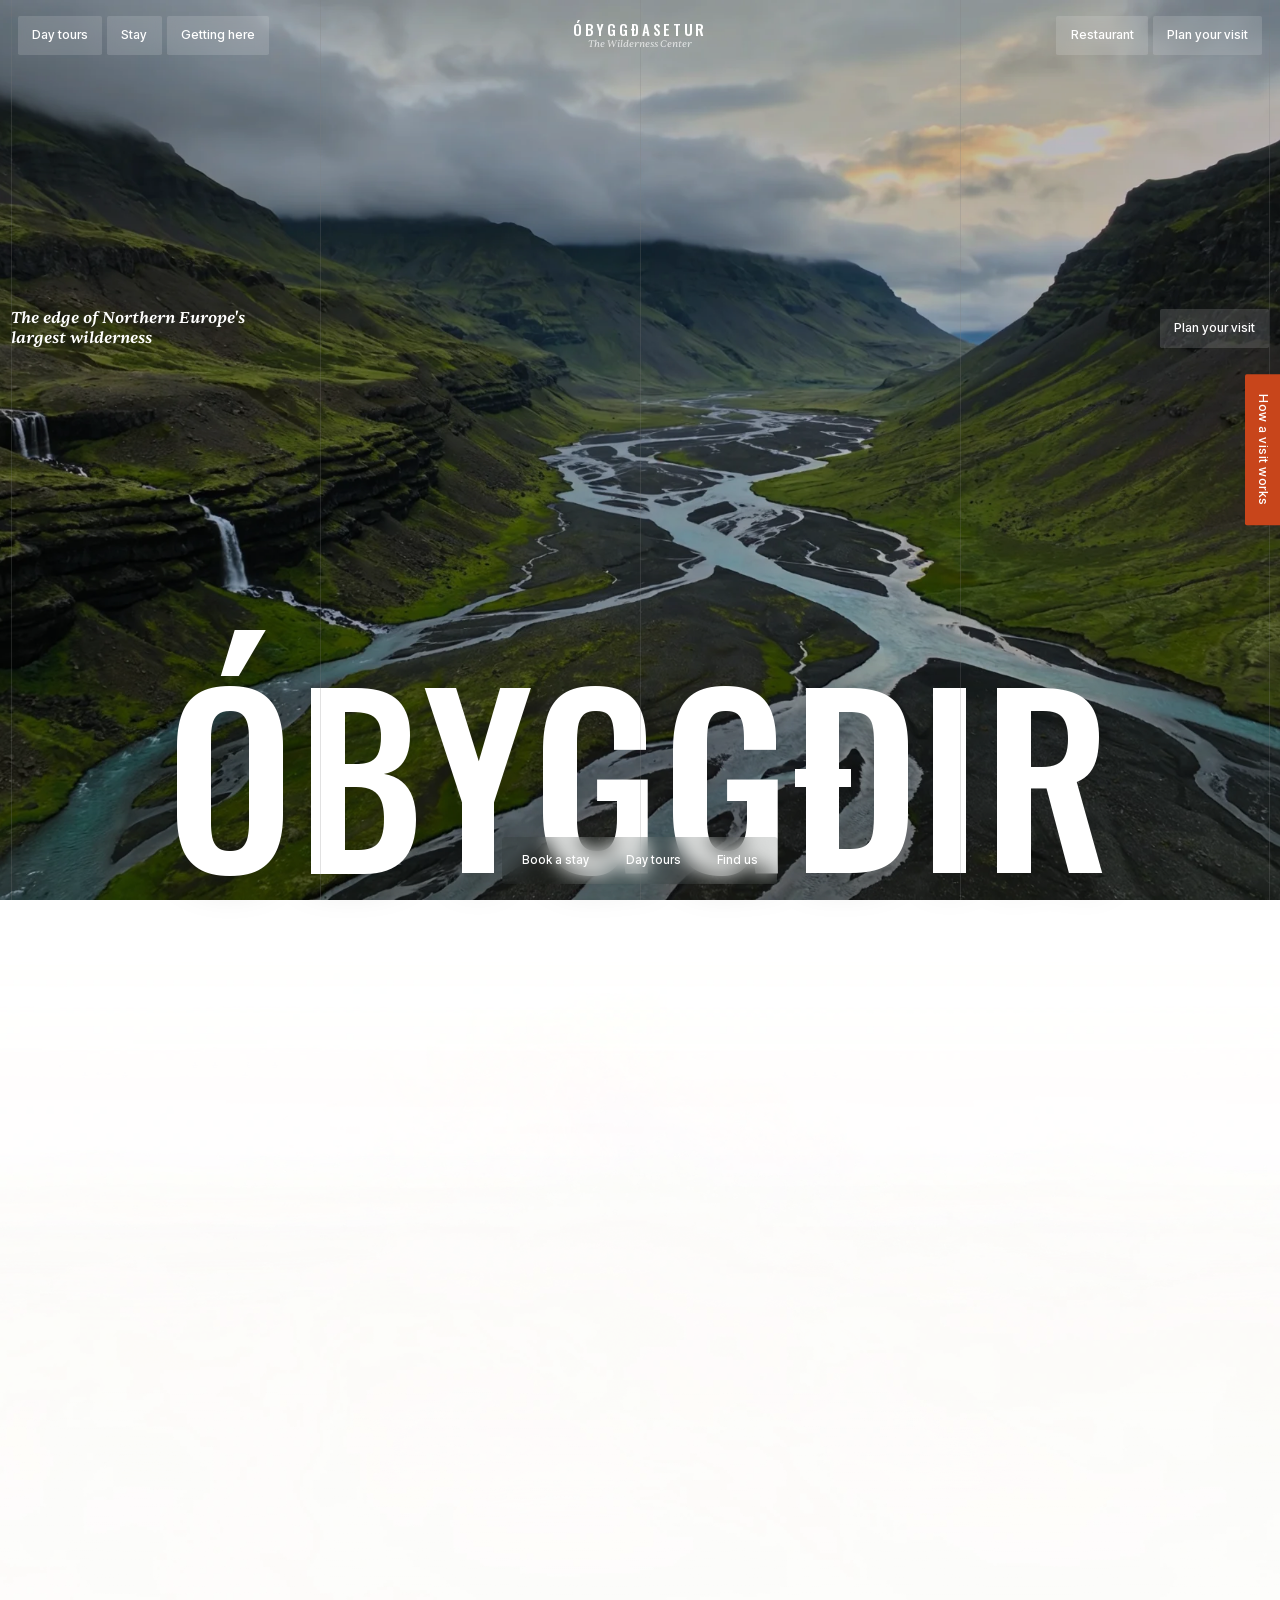
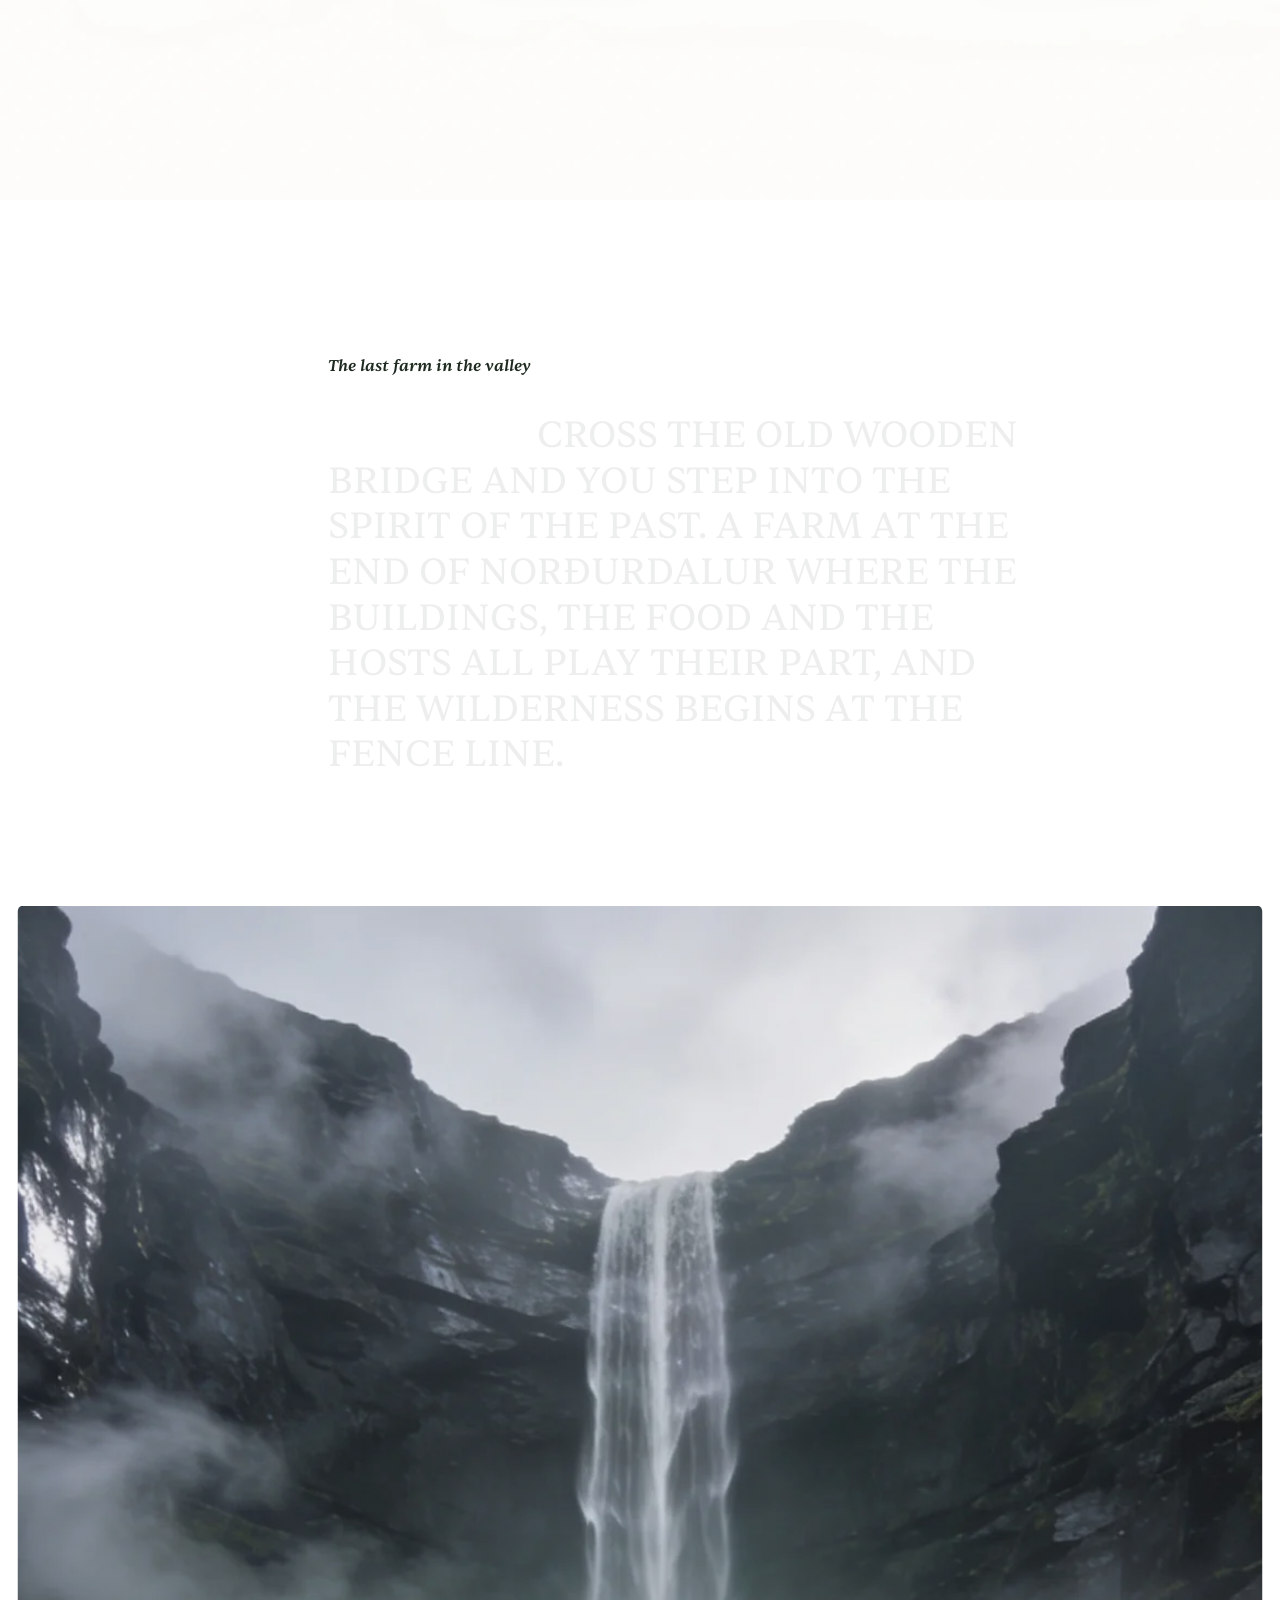
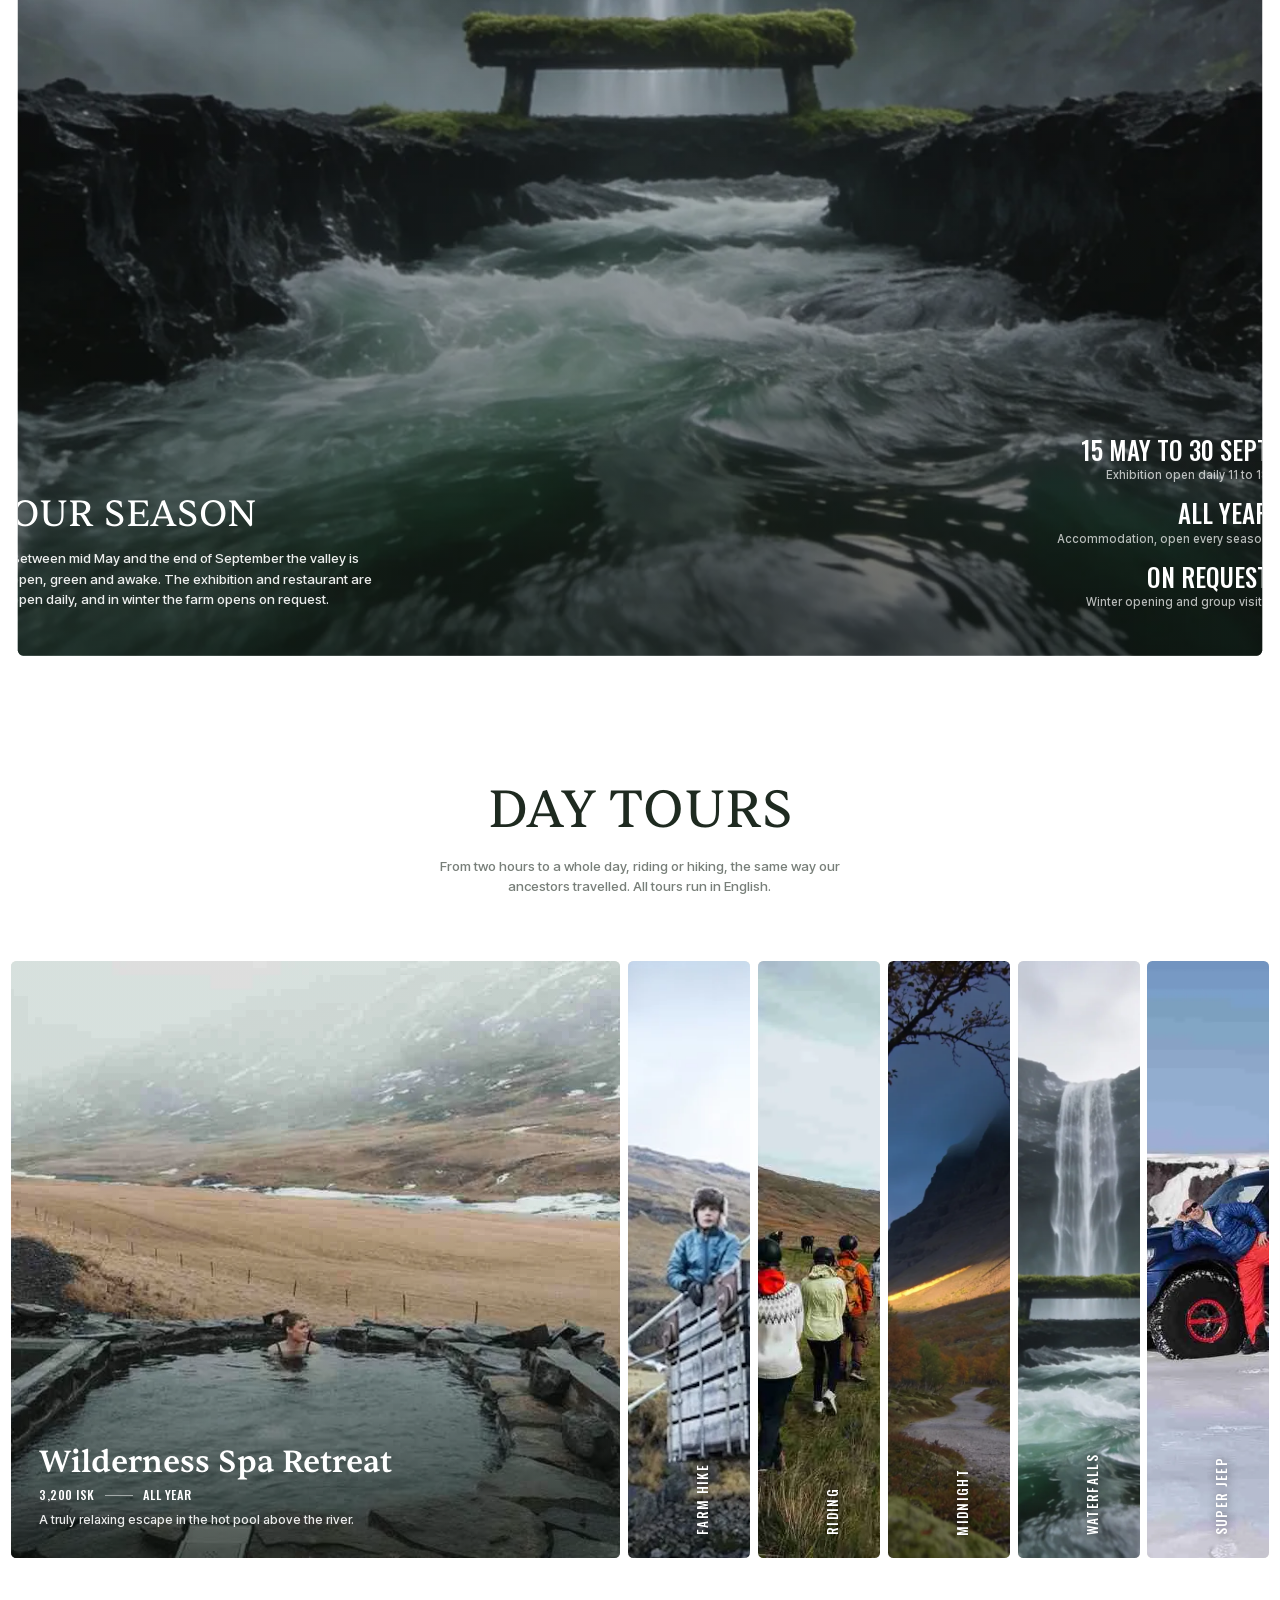
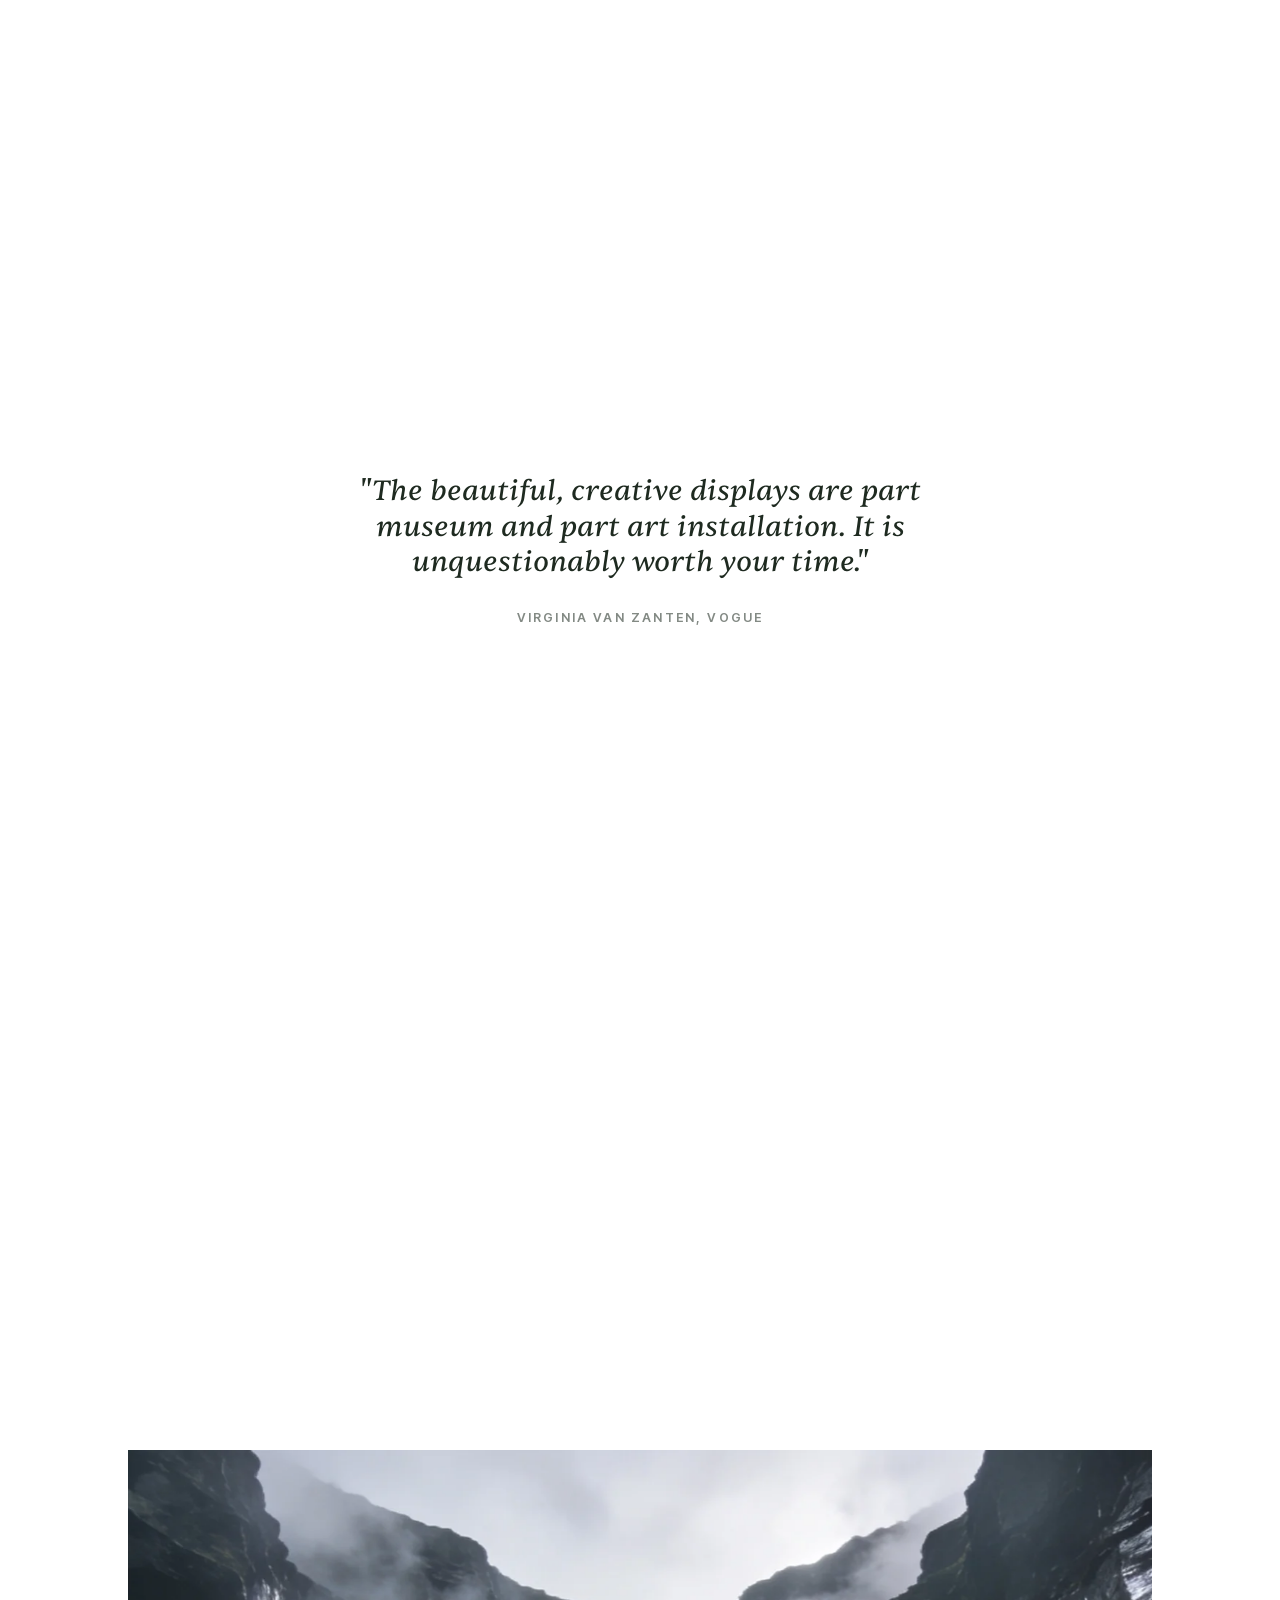
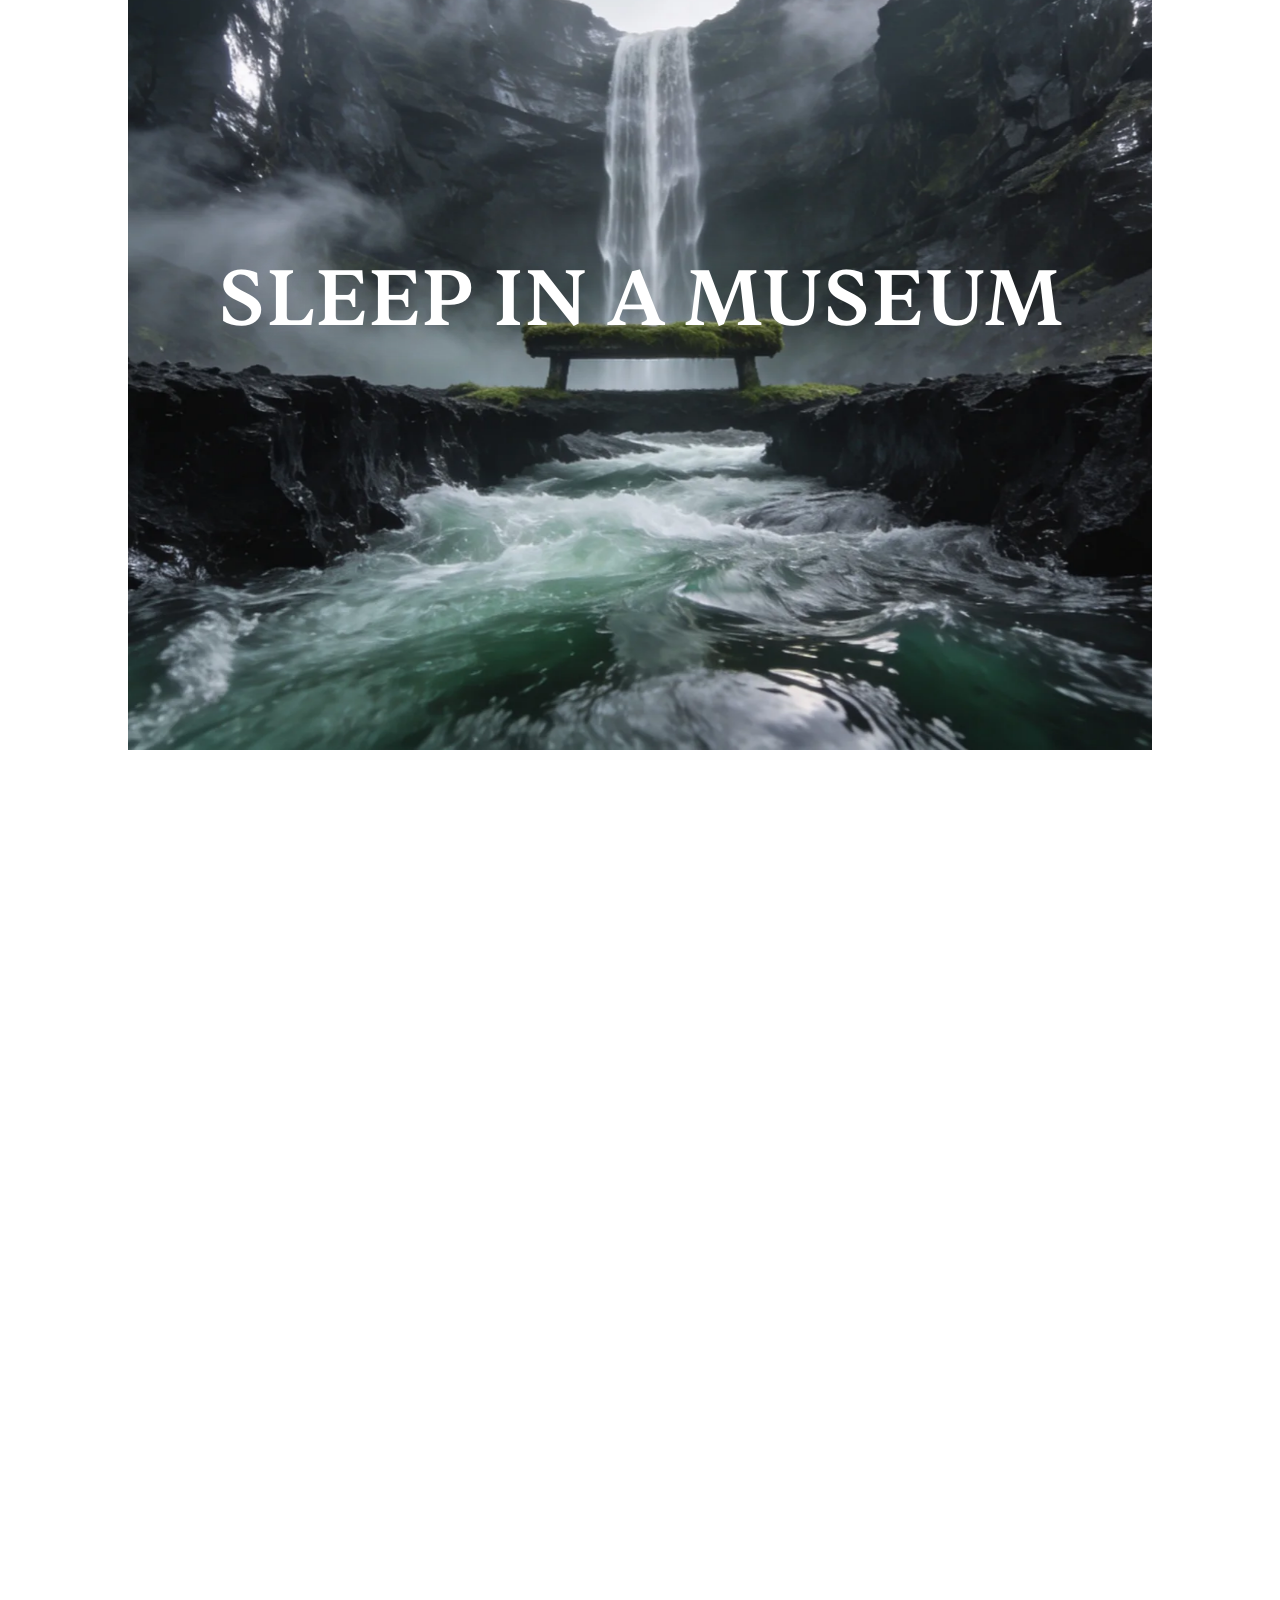
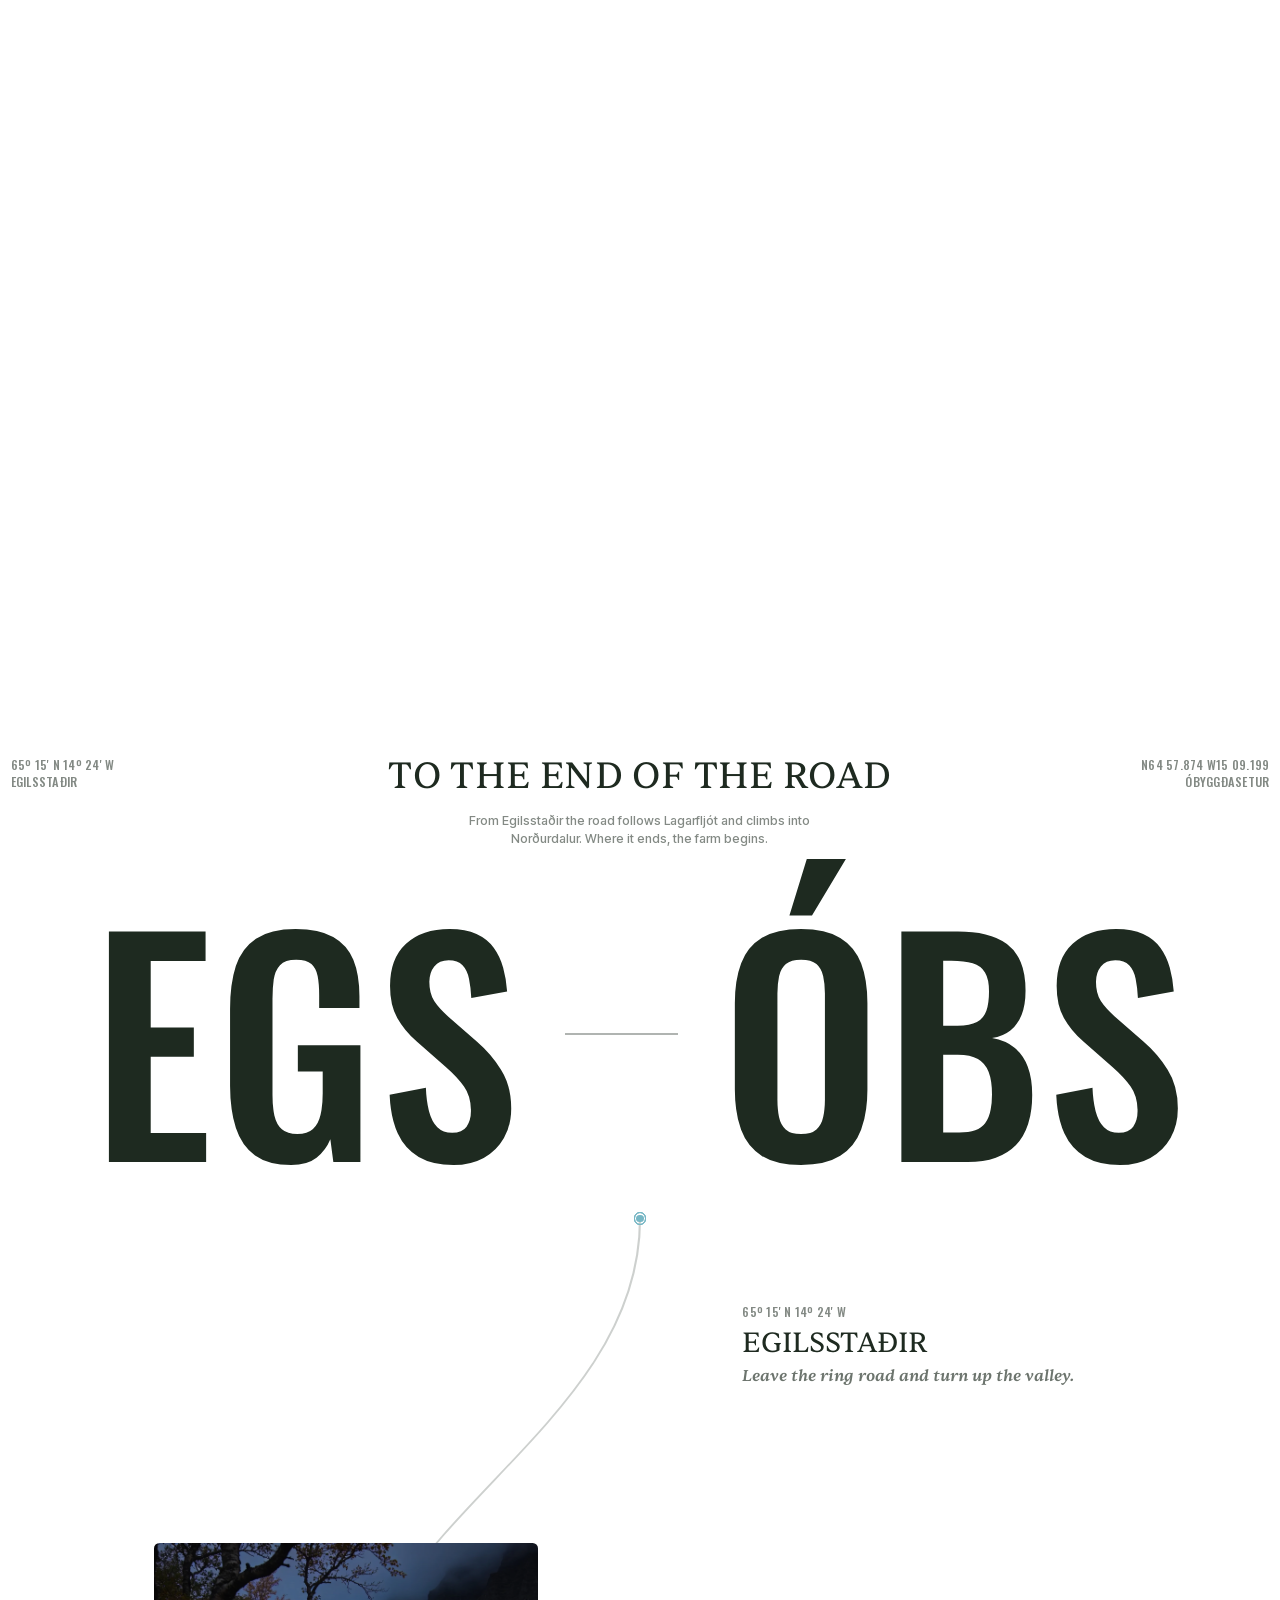
==== index.html @ 07b3e94b "Deploy 12d4812 (noindex preview)" ====
<!doctype html>
<html lang="en">
<head>
<meta charset="utf-8">
<meta name="viewport" content="width=device-width, initial-scale=1, viewport-fit=cover">
<title>Óbyggðasetur Íslands · The Wilderness Center, Fljótsdalur</title>
<meta name="description" content="The Wilderness Center is an authentic hideaway at the edge of Northern Europe's largest wilderness. Day tours, unique accommodation, exhibition and local food in Norðurdalur, Fljótsdalur, East Iceland.">
<meta name="robots" content="noindex, nofollow">
<meta name="theme-color" content="#FFFFFF" id="themeColor">
<meta name="color-scheme" content="light">
<!-- relative hrefs + a raster twin: a project site lives under /repo-name/, and
     Safari ignores SVG favicons, so either mistake shows the origin root's icon -->
<link rel="icon" type="image/png" sizes="32x32" href="assets/img/favicon-32.png">
<link rel="icon" type="image/png" sizes="180x180" href="assets/img/favicon-180.png">
<link rel="apple-touch-icon" href="assets/img/favicon-180.png">
<link rel="preload" href="assets/fonts/Oswald-vf-latin.woff2" as="font" type="font/woff2" crossorigin>
<link rel="preload" href="assets/fonts/Sentient-Regular.woff2" as="font" type="font/woff2" crossorigin>
<link rel="preload" href="assets/fonts/InterTight-vf-latin.woff2" as="font" type="font/woff2" crossorigin>
<link rel="preload" as="image" href="assets/img/plate-hero.webp" fetchpriority="high"
  imagesrcset="assets/img/plate-hero-sm.webp 1100w, assets/img/plate-hero.webp 2200w" imagesizes="100vw">
<link rel="stylesheet" href="styles.css">
</head>
<body data-nav-theme="light">

<!-- fixed grid overlay (reference device: difference-blend hairlines) -->
<div class="grid-overlay" aria-hidden="true">
  <div class="go-line go-l1"></div><div class="go-line go-l2"></div>
  <div class="go-line go-l3"></div><div class="go-line go-l4"></div><div class="go-line go-l5"></div>
</div>

<!-- intro wipe (single-page reuse of the reference's page-enter) -->
<div class="intro-wipe" id="introWipe" aria-hidden="true"></div>

<nav id="nav" aria-label="Main">
  <div class="nav-contain">
    <ul class="nav-ul nav-left">
      <li><a class="btn nav-btn" href="#tours">Day tours</a></li>
      <li><a class="btn nav-btn" href="#stay">Stay</a></li>
      <li><a class="btn nav-btn" href="#journey">Getting here</a></li>
    </ul>
    <a class="nav-logo" href="#top" aria-label="Óbyggðasetur Íslands, back to top">
      <span class="nav-logo_mark">ÓBYGGÐASETUR</span>
      <span class="nav-logo_sub">The Wilderness Center</span>
    </a>
    <ul class="nav-ul nav-right">
      <li><a class="btn nav-btn" href="#food">Restaurant</a></li>
      <li><a class="btn nav-btn is-cta" href="#contact">Plan your visit</a></li>
    </ul>
  </div>
</nav>

<div class="cta-nav_wrap" id="ctaNav" aria-hidden="false">
  <div class="cta-nav">
    <a class="cta-nav_item" href="#stay">Book a stay</a>
    <a class="cta-nav_item" href="#tours">Day tours</a>
    <a class="cta-nav_item" href="#journey">Find us</a>
  </div>
</div>

<main class="page-content" id="top">

  <!-- ============ 0 · HERO ============ -->
  <div class="hero" id="hero" data-nav-section data-nav-theme-val="light">
    <div class="hero_wrapper" id="heroWrapper">
      <div class="hero_bg">
        <img src="assets/img/plate-hero.webp"
          srcset="assets/img/plate-hero-sm.webp 1100w, assets/img/plate-hero.webp 2200w"
          sizes="100vw" alt="The glacial river braiding through Norðurdalur valley, East Iceland highlands" fetchpriority="high">
        <!-- scrubbed 0 -> 1 as the fog arrives, so the photo dissolves into paper
             and its own bottom edge never reads as a seam. Pristine at rest. -->
        <div class="hero_bg-fade" id="heroBgFade"></div>
      </div>
      <div class="hero_overlay"></div>
      <div class="hero_content" id="heroContent" data-reveal>
        <div class="hero_contain top container-large" data-hero-drift>
          <p class="t-title-italic hero_kicker">The edge of Northern Europe's<br>largest wilderness</p>
          <a class="btn hero_plan" href="#contact" data-cursor-text="Plan your visit">Plan your visit</a>
        </div>
        <div class="hero_title-contain" id="heroTitleWrap" data-hero-drift>
          <h1 class="hero_title" id="heroTitle">Óbyggðir</h1>
        </div>
      </div>
      <!-- fog: real alpha-channel cloud plates, transparent wisp at the top edge,
           solid bank at the base, two speeds for depth -->
      <div class="clouds-overlay_wrap clouds--far" data-scroll-speed="-10%" aria-hidden="true">
        <img src="assets/img/fog-far.webp" alt="" loading="eager" decoding="async">
      </div>
      <div class="clouds-overlay_wrap clouds--mid" data-scroll-speed="-42%" aria-hidden="true">
        <img src="assets/img/fog-veil.webp" alt="" loading="eager" decoding="async">
      </div>
      <div class="clouds-overlay_wrap clouds--near" data-scroll-speed="-80%" aria-hidden="true">
        <img src="assets/img/fog-near.webp" alt="" loading="eager" decoding="async">
      </div>
    </div>
    <!-- mist-transition: sticky plane scrubbed rotateX 90 -> 0 from its bottom
         edge, so the fog stands up out of the page into the manifesto -->
    <div class="mist-transition" id="mistTransition" aria-hidden="true">
      <div class="mist-transition_image-container" id="mistPlane">
        <img class="mist-transition_image" src="assets/img/fog-veil.webp" alt="" loading="lazy" decoding="async">
      </div>
    </div>
  </div>

  <!-- ============ 1 · MANIFESTO ============ -->
  <section class="manifesto" data-nav-section data-nav-theme-val="dark">
    <div class="container-large">
      <div class="manifesto_layout">
        <div class="manifesto_col">
          <div class="manifesto_kicker u-relative">
            <p class="t-title-italic">The last farm in the valley</p>
            <svg class="scribble-el" id="scribble" width="191" height="62" viewBox="0 0 191 62" fill="none" aria-hidden="true">
              <path d="M118.7 58.8C118.3 58.7 117.9 58.6 100.4 49.1 82.9 39.5 48.3 20.5 30.5 10.1 12.6 -0.4 12.5 -1.7 36.1 2.4 59.6 6.6 106.8 16.3 133.8 23 160.7 29.7 166 33.1 169.1 35.3 172.3 37.6 173.1 38.5 173.1 39.5 173.4 45.3 163.9 46.3 149.3 49.1 138.1 51.2 119 52.2 97.3 48.4 75.6 44.6 51.8 35.4 39.7 29.4 27.6 23.5 27.9 21.2 28.4 19.3 29 17.4 29.9 16.1 31.4 14.8 33 13.5 35.3 12.3 43.5 11.3 51.7 10.3 65.8 9.6 82.7 10.7 99.5 11.9 118.7 14.9 135.9 19.1 153.1 23.3 167.8 28.5 176.5 32 185.2 35.4 187.7 36.9 189.1 38.4 190.5 40 190.9 41.4 188.8 43.5 186.7 45.7 182.1 48.4 173.6 51.3 165 54.3 152.6 57.3 123.2 59.1 93.7 60.8 47.7 61 0.3 61.3" stroke="#BABABA" stroke-width="0.7" stroke-linecap="round"/>
            </svg>
          </div>
          <div class="text-scroll-fade" id="maskDevelop">
            <h2 class="manifesto_text">Cross the old wooden bridge and you step into the spirit of the past. A farm at the end of Norðurdalur where the buildings, the food and the hosts all play their part, and the wilderness begins at the fence line.</h2>
          </div>
        </div>
      </div>
    </div>
  </section>

  <!-- ============ 2 · OUR SEASON ============ -->
  <section class="season has-inset" id="season" data-nav-section data-nav-theme-val="light">
    <div class="season_inner">
      <img class="img-fill" src="assets/img/plate-gorge.webp"
        srcset="assets/img/plate-gorge-sm.webp 1100w, assets/img/plate-gorge.webp 2200w"
        sizes="100vw" alt="A waterfall dropping into a basalt gorge on the Jökulsá in Fljótsdal" loading="lazy">
      <div class="season_scrim"></div>
      <div class="season_content container-large">
        <div class="season_head">
          <h3 class="h3-serif">Our season</h3>
          <p class="season_body">Between mid May and the end of September the valley is open, green and awake. The exhibition and restaurant are open daily, and in winter the farm opens on request.</p>
        </div>
        <ul class="season_data">
          <li><span class="data-num">15 May to 30 Sept</span><span class="data-label">Exhibition open daily 11 to 18</span></li>
          <li><span class="data-num">All year</span><span class="data-label">Accommodation, open every season</span></li>
          <li><span class="data-num">On request</span><span class="data-label">Winter opening and group visits</span></li>
        </ul>
      </div>
    </div>
  </section>

  <!-- ============ 3 · TOURS TITLE ============ -->
  <section class="title-band" id="tours" data-nav-section data-nav-theme-val="dark">
    <h3 class="section-title">Day tours</h3>
    <p class="title-band_sub">From two hours to a whole day, riding or hiking, the same way our ancestors travelled. All tours run in English.</p>
  </section>

  <!-- ============ 4 · CARD-FLICK TOURS ============ -->
  <section class="flick" data-nav-section data-nav-theme-val="dark">
    <div class="container-large">
      <div class="card-flick" id="cardFlick">

        <a class="card-flick_item is-active" href="#contact" data-cursor-text="View tour">
          <div class="card-flick_inner">
            <img class="card-flick_image" src="assets/img/spa-retreat-hot-springs-center.webp" alt="The hot pool spa retreat at the Wilderness Center" loading="lazy">
            <div class="card-flick_shade" aria-hidden="true"></div>
            <div class="card-flick_content">
              <h3 class="card-flick_title">Wilderness Spa Retreat</h3>
              <div class="card-flick_meta"><span>3,200 ISK</span><span class="meta-div"></span><span>All year</span></div>
              <p class="card-flick_excerpt">A truly relaxing escape in the hot pool above the river.</p>
            </div>
            <p class="card-flick_side">Spa Retreat</p>
          </div>
        </a>

        <a class="card-flick_item" href="#contact" data-cursor-text="View tour">
          <div class="card-flick_inner">
            <img class="card-flick_image" src="assets/img/cable-bridge-jon.webp" alt="The traditional cableway across the glacial river Jökulsá" loading="lazy">
            <div class="card-flick_shade" aria-hidden="true"></div>
            <div class="card-flick_content">
              <h3 class="card-flick_title">Abandoned Farm Hike</h3>
              <div class="card-flick_meta"><span>11,000 ISK</span><span class="meta-div"></span><span>1 Jun to 30 Sep</span></div>
              <p class="card-flick_excerpt">Winch yourself over the Jökulsá by cable cart and walk to the abandoned farm.</p>
            </div>
            <p class="card-flick_side">Farm Hike</p>
          </div>
        </a>

        <a class="card-flick_item" href="#contact" data-cursor-text="View tour">
          <div class="card-flick_inner">
            <img class="card-flick_image" src="assets/img/old-farm-group-booking.webp" alt="Guests walking with Icelandic horses along the glacial river" loading="lazy">
            <div class="card-flick_shade" aria-hidden="true"></div>
            <div class="card-flick_content">
              <h3 class="card-flick_title">Riding into the Wild</h3>
              <div class="card-flick_meta"><span>17,700 ISK</span><span class="meta-div"></span><span>Daily 9 and 13</span></div>
              <p class="card-flick_excerpt">Ride into the glacier valley on Icelandic horses.</p>
            </div>
            <p class="card-flick_side">Riding</p>
          </div>
        </a>

        <a class="card-flick_item" href="#contact" data-cursor-text="View tour">
          <div class="card-flick_inner">
            <img class="card-flick_image" src="assets/img/plate-birch.webp" alt="The valley at dusk under the midnight sun" loading="lazy">
            <div class="card-flick_shade" aria-hidden="true"></div>
            <div class="card-flick_content">
              <h3 class="card-flick_title">Midnight Ride</h3>
              <div class="card-flick_meta"><span>23,500 ISK</span><span class="meta-div"></span><span>1 Jun to 22 Jul</span></div>
              <p class="card-flick_excerpt">The midnight sun of an Icelandic summer night, on horseback.</p>
            </div>
            <p class="card-flick_side">Midnight</p>
          </div>
        </a>

        <a class="card-flick_item" href="#contact" data-cursor-text="View tour">
          <div class="card-flick_inner">
            <img class="card-flick_image" src="assets/img/plate-gorge.webp" alt="Waterfall country upriver from the farm" loading="lazy">
            <div class="card-flick_shade" aria-hidden="true"></div>
            <div class="card-flick_content">
              <h3 class="card-flick_title">Waterfall Trail</h3>
              <div class="card-flick_meta"><span>52,000 ISK</span><span class="meta-div"></span><span>1 Jun to 31 Oct</span></div>
              <p class="card-flick_excerpt">A whole day among the fifteen waterfalls of the Jökulsá.</p>
            </div>
            <p class="card-flick_side">Waterfalls</p>
          </div>
        </a>

        <a class="card-flick_item" href="#contact" data-cursor-text="View tour">
          <div class="card-flick_inner">
            <img class="card-flick_image" src="assets/img/img-4882-22.webp" alt="Super jeeps on the snowy plateau above the valley" loading="lazy">
            <div class="card-flick_shade" aria-hidden="true"></div>
            <div class="card-flick_content">
              <h3 class="card-flick_title">Super Jeep Adventure</h3>
              <div class="card-flick_meta"><span>60,000 ISK summer</span><span class="meta-div"></span><span>66,000 winter</span></div>
              <p class="card-flick_excerpt">Up out of the valley and onto the highland plateau.</p>
            </div>
            <p class="card-flick_side">Super Jeep</p>
          </div>
        </a>

      </div>
    </div>
  </section>

  <!-- ============ 5 · PRESS QUOTE ============ -->
  <section class="quote-section" data-nav-section data-nav-theme-val="dark">
    <div class="quote-sticky">
      <figure class="quote-component container-large">
        <blockquote class="t-quote">"The beautiful, creative displays are part museum and part art installation. It is unquestionably worth your time."</blockquote>
        <figcaption class="quote-author">Virginia Van Zanten, Vogue</figcaption>
      </figure>
    </div>
  </section>

  <!-- ============ 6 · THE RAIL ============ -->
  <div class="rail_outer" id="stay" data-nav-section data-nav-theme-val="light">
    <section class="rail" id="rail" aria-label="Accommodation at the Wilderness Center">
      <div class="rail_wrapper">
        <div class="rail_backdrops" aria-hidden="true">
          <div class="rail_backdrop rail_backdrop--behind" id="railBehind">
            <img class="img-fill" src="assets/img/plate-birch.webp"
              srcset="assets/img/plate-birch-sm.webp 1100w, assets/img/plate-birch.webp 2200w" sizes="100vw" alt="" loading="lazy">
          </div>
          <div class="rail_backdrop rail_backdrop--clipped" id="railClipped">
            <img class="img-fill" src="assets/img/plate-gorge.webp"
              srcset="assets/img/plate-gorge-sm.webp 1100w, assets/img/plate-gorge.webp 2200w" sizes="100vw" alt="" loading="lazy">
            <svg class="rail_curtain" id="railCurtain" width="100%" height="100%" preserveAspectRatio="none" viewBox="0 0 100 100" aria-hidden="true">
              <defs>
                <clipPath id="curtainClip" clipPathUnits="objectBoundingBox">
                  <rect x="0" y="0" width="0.3334" height="1"></rect>
                  <rect x="0.3333" y="0" width="0.3334" height="1"></rect>
                  <rect x="0.6666" y="0" width="0.3334" height="1"></rect>
                </clipPath>
              </defs>
            </svg>
          </div>
          <div class="rail_overlay" id="railOverlay" aria-hidden="true"></div>
        </div>
        <div class="rail_container" id="railContainer">

          <div class="rail_panel rail_panel--title">
            <div class="rail_title-wrap">
              <h2 class="rail_title" id="railTitle">Sleep in a museum</h2>
            </div>
          </div>

          <div class="rail_panel">
            <article class="camp-card" data-cursor-text="The stay">
              <div class="camp-card_inner">
                <img class="camp-card_image" src="assets/img/mg-4036-skorin.webp" alt="A guest turning the handle of the old projector in the farmhouse exhibition" loading="lazy">
                <div class="camp-card_shade" aria-hidden="true"></div>
                <div class="camp-card_content">
                  <h3 class="camp-card_title">The Farmhouse</h3>
                  <p class="camp-card_excerpt">Delightfully renovated old rooms above the exhibition. Every object in the house has a story, and you sleep among them.</p>
                  <p class="camp-card_coords">[ N64 57.874 W15 09.199 ]</p>
                </div>
              </div>
            </article>
          </div>

          <div class="rail_panel">
            <article class="camp-card" data-cursor-text="The stay">
              <div class="camp-card_inner">
                <img class="camp-card_image" src="assets/img/center-turf-house.webp" alt="The turf-roofed outbuilding below the farmhouse" loading="lazy">
                <div class="camp-card_shade" aria-hidden="true"></div>
                <div class="camp-card_content">
                  <h3 class="camp-card_title">The Turf House</h3>
                  <p class="camp-card_excerpt">Preserved and rebuilt the old way, turf roof against the mountain weather, the river below.</p>
                  <p class="camp-card_coords">[ N64 57.874 W15 09.199 ]</p>
                </div>
              </div>
            </article>
          </div>

          <div class="rail_panel">
            <article class="camp-card" data-cursor-text="The stay">
              <div class="camp-card_inner">
                <img class="camp-card_image" src="assets/img/center-pool.webp" alt="The hot pool at the Wilderness Center" loading="lazy">
                <div class="camp-card_shade" aria-hidden="true"></div>
                <div class="camp-card_content">
                  <h3 class="camp-card_title">The Hot Pool</h3>
                  <p class="camp-card_excerpt">Warm water at the edge of the wilderness, open to the valley and the birds.</p>
                  <p class="camp-card_coords">[ N64 57.874 W15 09.199 ]</p>
                </div>
              </div>
            </article>
          </div>

          <div class="rail_panel rail_panel--full rail_panel--final">
            <img class="img-fill" src="assets/img/center.webp" alt="The Wilderness Center farm and turf house seen from the hillside" loading="lazy">
            <div class="rail_final-scrim" aria-hidden="true"></div>
            <figure class="rail_quote">
              <blockquote class="t-quote is-white">"A remote farm that offers museum exhibits, unique accommodation, local food, riding and hiking. The historic exhibits are of superb quality, as is the entire farm concept."</blockquote>
              <figcaption class="quote-author is-white">Lonely Planet Guide</figcaption>
            </figure>
          </div>

        </div>
      </div>
    </section>
  </div>

  <!-- ============ 7 · THE JOURNEY ============ -->
  <section class="journey" id="journey" data-nav-section data-nav-theme-val="light">
    <div class="journey_head container-large">
      <p class="layout-title_sm is-faded">65º 15' N 14º 24' W<br>Egilsstaðir</p>
      <div class="journey_head-center">
        <h3 class="h3-serif">To the end of the road</h3>
        <p class="t-body is-faded">From Egilsstaðir the road follows Lagarfljót and climbs into Norðurdalur. Where it ends, the farm begins.</p>
      </div>
      <p class="layout-title_sm is-faded t-right">N64 57.874 W15 09.199<br>Óbyggðasetur</p>
    </div>
    <h2 class="journey_code" aria-label="Egilsstaðir to Óbyggðasetur">EGS<span class="journey_code-div"></span>ÓBS</h2>
    <div class="journey_map-outer">
      <div class="journey_thread" id="journeyThread">
        <div class="thread-svg_wrap" id="flightWrap" aria-hidden="true">
          <svg class="thread-svg" viewBox="0 0 600 1600" fill="none" preserveAspectRatio="none">
            <path class="route-static" d="M300 0 C 300 180, 170 260, 165 430 C 160 610, 430 700, 435 890 C 440 1080, 175 1170, 172 1350 C 170 1470, 300 1520, 300 1600" stroke="rgba(30,42,32,.22)" stroke-width="1"/>
          </svg>
          <svg class="thread-svg" viewBox="0 0 600 1600" fill="none" preserveAspectRatio="none">
            <path class="route-flown" id="routeFlown" d="M300 0 C 300 180, 170 260, 165 430 C 160 610, 430 700, 435 890 C 440 1080, 175 1170, 172 1350 C 170 1470, 300 1520, 300 1600" stroke="#77B7C5" stroke-width="1.5"/>
          </svg>
          <div class="route-indicator" id="routeIndicator">
            <span class="pulse-ring" style="--i:1"></span>
            <span class="pulse-ring" style="--i:2"></span>
            <span class="pulse-ring" style="--i:3"></span>
          </div>
        </div>

        <div class="waypoint is-right">
          <div class="waypoint_text">
            <p class="layout-title_sm is-faded">65º 15' N 14º 24' W</p>
            <h4 class="waypoint_name">Egilsstaðir</h4>
            <p class="waypoint_caption t-title-italic">Leave the ring road and turn up the valley.</p>
          </div>
        </div>

        <div class="waypoint is-left">
          <figure class="waypoint_card">
            <img src="assets/img/plate-birch.webp" srcset="assets/img/plate-birch-sm.webp 1100w, assets/img/plate-birch.webp 2200w" sizes="(max-width:768px) 90vw, 30vw" alt="Birch woodland along Lagarfljót at dusk" loading="lazy">
          </figure>
          <div class="waypoint_text">
            <h4 class="waypoint_name">Lagarfljót</h4>
            <p class="waypoint_caption t-title-italic">The road follows the long lake into Fljótsdalur.</p>
          </div>
        </div>

        <div class="waypoint is-right">
          <figure class="waypoint_card">
            <img src="assets/img/cable-bridge-jon.webp" alt="The hand-winched cableway across the Jökulsá" loading="lazy">
          </figure>
          <div class="waypoint_text">
            <h4 class="waypoint_name">The road ends</h4>
            <p class="waypoint_caption t-title-italic">Norðurdalur narrows, and the Jökulsá runs beside you with its fifteen waterfalls.</p>
          </div>
        </div>

        <div class="waypoint is-left is-last">
          <figure class="waypoint_card is-wide">
            <img src="assets/img/center.webp" alt="The Wilderness Center farm across the wooden bridge" loading="lazy">
          </figure>
          <div class="waypoint_text">
            <p class="layout-title_sm is-rust">N64 57.874 W15 09.199</p>
            <h4 class="waypoint_name">Óbyggðasetur</h4>
            <p class="waypoint_caption t-title-italic">Park, cross the wooden bridge, and step into the past.</p>
          </div>
        </div>
      </div>
      <div class="journey_data container-large">
        <ul>
          <li><span class="data-num">15</span><span class="data-label">waterfalls on the Jökulsá, more than any river in Iceland</span></li>
          <li><span class="data-num">1</span><span class="data-label">cableway across the glacial river, winched by hand</span></li>
          <li><span class="data-num">N64 57.874</span><span class="data-label">W15 09.199, Norðurdalur í Fljótsdal</span></li>
        </ul>
      </div>
    </div>
  </section>

  <!-- ============ 7b · EXHIBITION (dark vitrine) ============ -->
  <section class="exhibit" id="exhibition" data-nav-section data-nav-theme-val="light">
    <div class="container-large">
      <div class="exhibit_layout">
        <div class="exhibit_text">
          <p class="layout-title_sm is-rust">The exhibition</p>
          <h3 class="h3-serif is-white">Life in the wilderness</h3>
          <p class="exhibit_body">Designed by the farm's own owners, a film director and a historian. Part museum and part art installation, it follows the people who lived out here, and you work the machines yourself.</p>
          <dl class="exhibit_facts">
            <div><dt>Open daily</dt><dd>11 to 18</dd></div>
            <div><dt>Season</dt><dd>15 May to 30 September</dd></div>
            <div><dt>Winter</dt><dd>On request</dd></div>
          </dl>
        </div>
        <figure class="exhibit_frame" id="exhibitFrame">
          <img src="assets/img/mg-4036-skorin.webp" alt="A guest turning the crank of the old projector inside the farmhouse exhibition" loading="lazy">
          <figcaption class="layout-title_sm">Hand-cranked, on the ground floor</figcaption>
        </figure>
      </div>
    </div>
  </section>

  <!-- ============ 8 · RESTAURANT (triptych + menu) ============ -->
  <section class="food" id="food" data-nav-section data-nav-theme-val="dark">
    <div class="container-large">
      <header class="food_head">
        <h3 class="section-title">Just like grandma's</h3>
        <p class="food_intro">Everything is made in the old kitchen in front of our guests. Icelandic lamb, fish from the east, and baked goods made with rhubarb from our own field.</p>
      </header>
      <div class="food_strip" id="foodStrip">
        <figure class="food_plate">
          <img src="assets/img/restaurant-table.webp" alt="A set table in the old farmhouse dining room" loading="lazy">
        </figure>
        <figure class="food_plate">
          <img src="assets/img/authentic-icelandic-food-restaurant.webp" alt="A plate of Icelandic lamb with local side dishes" loading="lazy">
        </figure>
        <figure class="food_plate">
          <img src="assets/img/dessert.webp" alt="Dessert of the day made with rhubarb from the farm's own field" loading="lazy">
        </figure>
      </div>
      <ul class="food_menu">
        <li><span class="menu-name">Breakfast buffet</span><span class="menu-dots"></span><span class="menu-price">2,700 ISK</span></li>
        <li><span class="menu-name">Soup with homemade bread</span><span class="menu-dots"></span><span class="menu-price">3,000 ISK</span></li>
        <li><span class="menu-name">Course of the day</span><span class="menu-dots"></span><span class="menu-price">4,700 ISK</span></li>
        <li><span class="menu-name">Dessert of the day</span><span class="menu-dots"></span><span class="menu-price">1,800 ISK</span></li>
        <li><span class="menu-name">Cake buffet</span><span class="menu-dots"></span><span class="menu-price">2,800 ISK</span></li>
        <li><span class="menu-name">Coffee, tea or hot chocolate</span><span class="menu-dots"></span><span class="menu-price">580 ISK</span></li>
      </ul>
      <p class="food_note t-title-italic">Dinner service and food tours all year. We take dietary needs into careful consideration.</p>
    </div>
  </section>

  <!-- ============ 9 · CONTACT / FOOTER ============ -->
  <footer class="footer" id="contact" data-nav-section data-nav-theme-val="light">
    <div class="container-large">
      <div class="footer_head">
        <h2 class="footer_title">The valley is open</h2>
        <p class="footer_sub t-title-italic">Write or call, and we will help you plan the whole stay.</p>
      </div>
      <div class="footer_grid">
        <div class="footer_col">
          <p class="layout-title_sm is-faded">Talk to us</p>
          <a class="footer_big" href="tel:+3544408822">+354 440 8822</a>
          <a class="footer_big" href="mailto:info@wilderness.is">info@wilderness.is</a>
        </div>
        <div class="footer_col">
          <p class="layout-title_sm is-faded">Find us</p>
          <p class="t-body">Wilderness Center / Óbyggðasetur Íslands<br>Norðurdalur í Fljótsdal<br>701 Egilsstaðir, Iceland</p>
          <p class="t-body is-faded">N64 57.874 W15 09.199</p>
        </div>
        <div class="footer_col">
          <p class="layout-title_sm is-faded">The farm</p>
          <p class="t-body">Day tours, accommodation, exhibition and restaurant.<br>Exhibition open daily 11 to 18, 15 May to 30 September.<br>Winter opening on request.</p>
        </div>
      </div>
      <div class="footer_base">
        <p class="t-detail">Kt. 540314-0630</p>
        <div class="footer_links">
          <a href="https://www.facebook.com/wilderness.is/" rel="noopener" target="_blank">Facebook</a>
          <a href="https://www.instagram.com/wilderness_center_iceland" rel="noopener" target="_blank">Instagram</a>
          <a href="https://wilderness.is/terms/" rel="noopener" target="_blank">Terms</a>
        </div>
        <p class="t-detail">Design proposal, not the live site</p>
      </div>
    </div>
  </footer>

</main>

<!-- flyout: how a visit works -->
<div class="flyout" id="flyout" aria-hidden="true">
  <button class="flyout_overlay" id="flyoutOverlay" tabindex="-1" aria-label="Close panel"></button>
  <aside class="flyout_sheet" role="dialog" aria-modal="true" aria-labelledby="flyoutTitle" data-lenis-prevent>
    <button class="flyout_close" id="flyoutClose" aria-label="Close">Close</button>
    <h3 class="flyout_title" id="flyoutTitle">How a visit works</h3>
    <ol class="flyout_steps">
      <li><h4>1. Choose your dates</h4><p>Summer for the full valley, winter on request for the quiet one.</p></li>
      <li><h4>2. Book the stay and tours</h4><p>Write to us or book online. We help pair lodging with the right tours.</p></li>
      <li><h4>3. Drive from Egilsstaðir</h4><p>Follow Lagarfljót into Fljótsdalur until the road ends in Norðurdalur.</p></li>
      <li><h4>4. Cross the wooden bridge</h4><p>Park, walk over the bridge, and step into the spirit of the past.</p></li>
      <li><h4>5. The valley takes over</h4><p>Ride, hike, soak, eat, and sleep in a museum.</p></li>
    </ol>
  </aside>
</div>
<button class="flyout_tab" id="flyoutTab" aria-controls="flyout" aria-expanded="false">How a visit works</button>

<!-- custom cursor -->
<div class="cursor" id="cursor" aria-hidden="true">
  <span class="cursor_line-v" id="curV"></span>
  <span class="cursor_line-h" id="curH"></span>
  <span class="cursor_dot" id="curDot"></span>
  <span class="cursor_label" id="curLabel"></span>
</div>

<script src="assets/vendor/gsap.min.js"></script>
<script src="assets/vendor/ScrollTrigger.min.js"></script>
<script src="assets/vendor/lenis.min.js"></script>
<script src="app.js"></script>
</body>
</html>
---- styles.css ----
/* ============================================================
   Óbyggðasetur Íslands · White Desert engine transplant
   Resolution law: html scales 1.11111vw, EVERYTHING in rem/em.
   ============================================================ */

@font-face { font-family: 'Oswald'; src: url('assets/fonts/Oswald-vf-latin.woff2') format('woff2'); font-weight: 200 700; font-style: normal; font-display: swap; unicode-range: U+0000-00FF, U+2000-206F; }
@font-face { font-family: 'Oswald'; src: url('assets/fonts/Oswald-vf-latinext.woff2') format('woff2'); font-weight: 200 700; font-style: normal; font-display: swap; unicode-range: U+0100-024F, U+1E00-1EFF; }
@font-face { font-family: 'Sentient'; src: url('assets/fonts/Sentient-Regular.woff2') format('woff2'); font-weight: 400; font-style: normal; font-display: swap; }
@font-face { font-family: 'Sentient'; src: url('assets/fonts/Sentient-Medium.woff2') format('woff2'); font-weight: 500; font-style: normal; font-display: swap; }
@font-face { font-family: 'Sentient'; src: url('assets/fonts/Sentient-Italic.woff2') format('woff2'); font-weight: 400; font-style: italic; font-display: swap; }
@font-face { font-family: 'Sentient'; src: url('assets/fonts/Sentient-MediumItalic.woff2') format('woff2'); font-weight: 500; font-style: italic; font-display: swap; }
@font-face { font-family: 'Inter Tight'; src: url('assets/fonts/InterTight-vf-latin.woff2') format('woff2'); font-weight: 100 900; font-style: normal; font-display: swap; unicode-range: U+0000-00FF, U+2000-206F; }
@font-face { font-family: 'Inter Tight'; src: url('assets/fonts/InterTight-vf-latinext.woff2') format('woff2'); font-weight: 100 900; font-style: normal; font-display: swap; unicode-range: U+0100-024F, U+1E00-1EFF; }
@font-face { font-family: 'Inter Tight'; src: url('assets/fonts/InterTight-Italic-vf-latin.woff2') format('woff2'); font-weight: 100 900; font-style: italic; font-display: swap; }

:root {
  color-scheme: light;
  --ink: #1E2A20;
  --deep: #0C120D;
  --paper: #FFFFFF;
  --turf: #EAE7DE;
  --wool: #F3F1EA;
  --birch: #DCD6C6;
  --rust: #C8451B;
  --river: #77B7C5;
  --ink-20: rgba(30,42,32,.2);
  --ink-15: rgba(30,42,32,.15);
  --ink-50: rgba(30,42,32,.5);
  --hairline: rgba(30,42,32,.1);

  --space-1: .35em; --space-2: .75em; --space-3: 1.1em; --space-4: 1.5em;
  --space-5: 2em; --space-6: 2.75em; --space-8: 4em; --space-10: 5.5em; --space-12: 7em;

  --r-sm: .125rem; --r-md: .25rem; --r-lg: .375rem;

  --font-display: 'Sentient', ui-serif, Georgia, serif;
  --font-condensed: 'Oswald', 'Arial Narrow', sans-serif;
  --font-sans: 'Inter Tight', ui-sans-serif, system-ui, sans-serif;

  --ease-wd: cubic-bezier(.76, 0, .24, 1);
  --ease-out-soft: cubic-bezier(.5, 1, .89, 1);
  --ease-reveal: cubic-bezier(.16, 1, .3, 1);
  --tr-wd: all .45s var(--ease-wd);
  --tr-out: all .3s var(--ease-out-soft);
}

/* THE RESOLUTION LAW */
html { font-size: 1.11111vw; }
@media screen and (min-width: 1560px) { html { font-size: 17.3333px; } }
@media screen and (max-width: 768px)  { html { font-size: 16px; } }

* { box-sizing: border-box; margin: 0; padding: 0; }
html, body { overflow-x: clip; }
html.lenis, html.lenis body { height: auto; }
.lenis.lenis-smooth iframe { pointer-events: none; }
.lenis [data-lenis-prevent] { overscroll-behavior: contain; }

body {
  background: var(--paper);
  color: var(--ink);
  font-family: var(--font-sans);
  font-size: 1rem;
  -webkit-font-smoothing: antialiased;
  scrollbar-width: none;
}
body::-webkit-scrollbar { display: none; }
::selection { background: var(--rust); color: #fff; }
a { color: inherit; text-decoration: none; }
ul, ol { list-style: none; }
img { display: block; max-width: 100%; }
:focus-visible { outline: 2px solid var(--rust); outline-offset: 3px; }

/* ---------- type roles ---------- */
.t-title-italic { font: italic 500 1.125rem/1.25 var(--font-display); }
.t-body { font: 500 .875rem/1.5 var(--font-sans); }
.t-detail { font: 500 .6875rem/1.4 var(--font-sans); opacity: .55; }
.t-quote { font: italic 400 2rem/1.25 var(--font-display); text-wrap: pretty; }
.h3-serif { font: 400 2.625rem/1.05 var(--font-display); text-transform: uppercase; letter-spacing: .01em; }
.section-title { font: 400 3.75rem/1 var(--font-display); text-transform: uppercase; text-align: center; }
.layout-title_sm { font: 500 .875rem/1.35 var(--font-condensed); text-transform: uppercase; letter-spacing: .02em; }
.layout-title_md { font: 500 1rem/1.25 var(--font-condensed); text-transform: uppercase; }
.quote-author { font: 600 .875rem/1.4 var(--font-sans); letter-spacing: .175em; text-transform: uppercase; }
.is-faded { opacity: .55; }
.is-faded_2 { opacity: .25; }
.is-white { color: #fff; }
.is-rust { color: var(--rust); }
.t-right { text-align: right; }
.u-relative { position: relative; }

.container-large { width: 100%; max-width: calc(100% - 1.5rem); margin-inline: auto; }
.img-fill { position: absolute; inset: 0; width: 100%; height: 100%; object-fit: cover; }

/* ---------- grid overlay ---------- */
.grid-overlay {
  position: fixed; inset: 0; height: 100svh; z-index: 40;
  pointer-events: none; mix-blend-mode: difference; opacity: .12;
}
.go-line { position: absolute; top: 0; bottom: 0; width: .5px; background: #fff; }
.go-l1 { left: .75rem; } .go-l2 { left: 25%; } .go-l3 { left: 50%; }
.go-l4 { left: 75%; } .go-l5 { right: .75rem; }
body.hide-grid .grid-overlay { visibility: hidden; }

/* ---------- intro wipe (reference page-enter, reused as boot) ---------- */
.intro-wipe {
  position: fixed; inset: 0; z-index: 200; background: var(--deep);
  pointer-events: none;
}
.intro-wipe.is-done { display: none; }

/* ---------- reveal (mount-time, hero only) ---------- */
[data-reveal] {
  animation: 1.4s ease both obs-reveal-opacity,
             1.4s var(--ease-reveal) both obs-reveal-transform;
  animation-delay: .55s;
}
@keyframes obs-reveal-opacity { from { opacity: 0; } to { opacity: 1; } }
@keyframes obs-reveal-transform { from { transform: translateY(20rem); } to { transform: translateY(0); } }

/* ---------- nav ---------- */
nav {
  position: fixed; top: 0; left: 0; width: 100%; height: 5rem; z-index: 100;
  display: flex; align-items: center;
  color: #fff; pointer-events: none;
  transition: color .3s;
}
body[data-nav-theme="dark"] nav { color: var(--ink); }
.nav-contain {
  width: 100%; padding-inline: 1.25rem;
  display: grid; grid-template-columns: 1fr auto 1fr; align-items: center;
}
.nav-ul { display: flex; gap: .35rem; }
.nav-ul.nav-right { justify-content: flex-end; }
nav a { pointer-events: auto; }
.btn {
  display: inline-flex; align-items: center; height: 2.75rem; padding-inline: 1rem;
  font: 500 .875rem/1 var(--font-sans);
  background: rgba(30,42,32,.15); color: inherit;
  border: 0; border-radius: var(--r-sm); cursor: pointer;
  backdrop-filter: blur(6px); -webkit-backdrop-filter: blur(6px);
  transition: var(--tr-out);
}
body:not([data-nav-theme="dark"]) nav .btn { background: rgba(255,255,255,.14); }
.btn:hover { background: rgba(30,42,32,.28); }
body:not([data-nav-theme="dark"]) nav .btn:hover { background: rgba(255,255,255,.26); }
.btn:active { transform: translateY(1px); }
.nav-btn.is-cta { background: var(--rust); color: #fff; }
.nav-btn.is-cta:hover { background: #A93A16; }
.nav-logo { text-align: center; display: flex; flex-direction: column; justify-content: center; line-height: 1; gap: .2rem; min-height: 2.75rem; }
.nav-logo_mark { font: 500 1.05rem/1 var(--font-condensed); letter-spacing: .18em; text-transform: uppercase; }
.nav-logo_sub { font: italic 400 .6875rem/1 var(--font-display); opacity: .7; }

/* bottom cta pills */
.cta-nav_wrap {
  position: fixed; bottom: 0; left: 0; right: 0; z-index: 90;
  display: flex; justify-content: center; align-items: flex-end;
  padding-bottom: 1.1rem; pointer-events: none;
}
.cta-nav {
  display: flex; gap: .35rem; pointer-events: auto;
  background: rgba(30,42,32,.16); border-radius: var(--r-md);
  padding: .3rem; backdrop-filter: blur(10px); -webkit-backdrop-filter: blur(10px);
}
.cta-nav_item {
  font: 500 .8125rem/1 var(--font-sans); color: #fff;
  padding: .95rem 1.1rem; border-radius: var(--r-sm);
  transition: var(--tr-out); white-space: nowrap;
}
.cta-nav_item:hover { background: rgba(255,255,255,.18); }

/* ============ HERO ============ */
.hero { position: relative; width: 100%; height: 200svh; color: #fff; }
/* NOT clipped, matching the reference: the fog plates are children of the
   wrapper and must spill past its 100svh box to fill the hero's second
   viewport. Clipping here is what leaves a hard edge with white beneath it. */
.hero_wrapper {
  position: relative; width: 100%; height: 100svh;
  will-change: transform; transform: translateZ(0);
  z-index: 0;
}
.hero_bg { position: absolute; inset: 0; overflow: hidden; }
.hero_bg img { width: 100%; height: 100%; object-fit: cover; }
.hero_overlay { position: absolute; inset: 0; background: rgba(0,0,0,.22); z-index: 1; transition: var(--tr-out); }
.hero_content {
  position: absolute; inset: 0; z-index: 3;
  display: grid; grid-template-rows: 1fr auto;
}
.hero_contain.top {
  display: flex; justify-content: space-between; align-items: center;
  grid-row: 1;
}
.hero_kicker { max-width: 18rem; text-shadow: 0 1px 14px rgba(0,0,0,.35); }
.hero_plan { background: rgba(255,255,255,.14); }
.hero_plan:hover { background: rgba(255,255,255,.28); }
.hero_title-contain { grid-row: 2; display: flex; justify-content: center; padding-bottom: 1.1rem; }
.hero_title {
  font: 500 16rem/1 var(--font-condensed);
  text-transform: uppercase; letter-spacing: .01em;
  white-space: nowrap;
  text-shadow: 0 2px 40px rgba(0,0,0,.25);
}
/* Parallax layers rest at translateY(100%) in CSS (correct with JS off) and
   GSAP animates TO the target. Never fromTo here: GSAP composes the existing
   CSS transform into its start value and the layer double-counts (ledger #97). */
.parallax-layer { position: absolute; inset: auto 0 0 0; height: 100svh; top: 0; pointer-events: none; transform: translateY(100%); }

/* ---------- fog: alpha-channel cloud plates (the reference's device) ----------
   Two writers, two elements, never the same one: the WRAPPER carries the
   scroll-driven rise (GSAP), the IMG inside carries a slow ambient drift (CSS).
   Three plates on non-harmonic durations never re-sync, so the bank keeps
   roiling instead of reading as one still picture sliding upward. */
.clouds-overlay_wrap {
  z-index: 3; pointer-events: none;
  width: 100%; height: 100svh; position: absolute; top: 0; left: 0;
  transform: translateY(100%);
}
.clouds-overlay_wrap img {
  position: absolute; top: 0; left: 0; width: 100%; height: 100%;
  object-fit: cover; object-position: top;
  will-change: transform; backface-visibility: hidden;
  /* the reference's fusing trick: solid paper behind the plate's dense base, so
     the bank melts into the page instead of leaving a tonal step where the
     hero photo's own bottom edge passes underneath it */
  background: linear-gradient(0deg, var(--paper) 0%, var(--paper) 14%, transparent 46%);
}
.clouds--far { z-index: 2; }
/* the mid plate exists for volume and structure, not for covering: kept light so
   three stacked plates never multiply into a blank page. The reference lets its
   landscape ghost through the bank (cloud-1 peaks at only 164/255) and that
   readable-through-fog moment is the whole effect. */
.clouds--mid { z-index: 4; opacity: .5; }
.clouds--near { z-index: 6; }

/* scale never drops below ~1.06 so the drifting plate can't expose a side edge */
.clouds--far img  { animation: obs-fog-a 83s ease-in-out infinite; }
.clouds--mid img  { animation: obs-fog-b 61s ease-in-out infinite; }
.clouds--near img { animation: obs-fog-c 47s ease-in-out infinite; }

@keyframes obs-fog-a {
  0%   { transform: translate3d(-1.6%, 0, 0) scale(1.07); }
  50%  { transform: translate3d(1.6%, -1.1%, 0) scale(1.13); }
  100% { transform: translate3d(-1.6%, 0, 0) scale(1.07); }
}
@keyframes obs-fog-b {
  0%   { transform: translate3d(1.4%, -0.6%, 0) scale(1.11); opacity: .92; }
  50%  { transform: translate3d(-1.8%, 0.8%, 0) scale(1.06); opacity: 1; }
  100% { transform: translate3d(1.4%, -0.6%, 0) scale(1.11); opacity: .92; }
}
@keyframes obs-fog-c {
  0%   { transform: translate3d(-1.1%, 0.5%, 0) scale(1.09); }
  38%  { transform: translate3d(0.9%, -0.9%, 0) scale(1.15); }
  100% { transform: translate3d(-1.1%, 0.5%, 0) scale(1.09); }
}

/* the hero photo dissolving into paper as the bank arrives (opacity-scrubbed) */
.hero_bg-fade {
  position: absolute; inset: 0; opacity: 0; pointer-events: none;
  background: linear-gradient(to top,
    var(--paper) 0%, rgba(255,255,255,.92) 16%, rgba(255,255,255,.55) 34%, transparent 62%);
}

/* ---------- mist-transition: the plane that stands up out of the page ---------- */
.mist-transition { position: absolute; inset: 0; width: 100%; height: 100%; pointer-events: none; z-index: 7; }
.mist-transition_image-container {
  position: sticky; top: 0; left: 0; right: 0;
  width: 100%; height: 100svh;
  transform-origin: bottom; transform: translateZ(0);
  will-change: transform, opacity; opacity: 0; transition: opacity .3s;
}
.mist-transition_image-container.visible { opacity: 1; }
.mist-transition_image {
  display: block; width: 100%; height: 100%;
  object-fit: cover; object-position: top;
  background: linear-gradient(360deg, var(--paper), transparent 15%);
}

/* ============ MANIFESTO ============ */
.manifesto { background: var(--paper); padding: 11rem 0 9rem; }
.manifesto_layout { display: grid; grid-template-columns: repeat(12, minmax(0,1fr)); column-gap: .75rem; }
.manifesto_col { grid-column: 4 / span 7; display: flex; flex-direction: column; gap: 2.6rem; }
.manifesto_kicker { width: max-content; }
.scribble-el { position: absolute; left: -1.4rem; top: -0.4rem; width: 12rem; height: auto; pointer-events: none; }
.manifesto_text {
  font: 400 2.625rem/1.22 var(--font-display);
  text-transform: uppercase;
  text-indent: calc(100% / 7 * 2);
  text-wrap: pretty;
}
.text-scroll-fade {
  --mask-position: -40;
  -webkit-mask-image: linear-gradient(#000 calc(var(--mask-position) * 1%),
    rgba(0,0,0,.9) calc((var(--mask-position) + 5) * 1%),
    rgba(0,0,0,.8) calc((var(--mask-position) + 10) * 1%),
    rgba(0,0,0,.6) calc((var(--mask-position) + 20) * 1%),
    rgba(0,0,0,.4) calc((var(--mask-position) + 30) * 1%),
    rgba(0,0,0,.2) calc((var(--mask-position) + 35) * 1%),
    rgba(0,0,0,.08) calc((var(--mask-position) + 40) * 1%),
    rgba(0,0,0,.08) 100%);
  mask-image: linear-gradient(#000 calc(var(--mask-position) * 1%),
    rgba(0,0,0,.9) calc((var(--mask-position) + 5) * 1%),
    rgba(0,0,0,.8) calc((var(--mask-position) + 10) * 1%),
    rgba(0,0,0,.6) calc((var(--mask-position) + 20) * 1%),
    rgba(0,0,0,.4) calc((var(--mask-position) + 30) * 1%),
    rgba(0,0,0,.2) calc((var(--mask-position) + 35) * 1%),
    rgba(0,0,0,.08) calc((var(--mask-position) + 40) * 1%),
    rgba(0,0,0,.08) 100%);
}

/* ============ SEASON (inset band) ============ */
.season { position: relative; }
.season_inner {
  position: relative; height: 150svh; overflow: hidden;
  will-change: clip-path;
}
.season_scrim { position: absolute; inset: 0; background: linear-gradient(to top, rgba(12,18,13,.62), rgba(12,18,13,.06) 55%); }
.season_content {
  position: absolute; inset: auto 0 0 0; color: #fff;
  display: grid; grid-template-columns: 1fr auto; align-items: end;
  padding-bottom: 3.2rem; gap: 3rem;
}
.season_head { max-width: 26rem; display: flex; flex-direction: column; gap: 1rem; }
.season_body { font: 500 .9375rem/1.55 var(--font-sans); opacity: .92; }
.season_data { display: flex; flex-direction: column; gap: 1.1rem; text-align: right; }
.season_data li { display: flex; flex-direction: column; gap: .2rem; }
.data-num { font: 500 1.75rem/1.15 var(--font-condensed); text-transform: uppercase; white-space: nowrap; }
.data-label { font: 500 .8125rem/1.4 var(--font-sans); opacity: .7; }

/* ============ TITLE BAND ============ */
.title-band { background: var(--paper); padding: 9rem 0 4.5rem; display: flex; flex-direction: column; align-items: center; gap: 1.4rem; }
.title-band_sub { font: 500 .9375rem/1.5 var(--font-sans); color: var(--ink); opacity: .6; max-width: 34rem; text-align: center; padding-inline: 1.25rem; }

/* ============ CARD-FLICK ============ */
.flick { background: var(--paper); padding-bottom: 10rem; }
.card-flick { display: flex; gap: .55rem; height: 42rem; }
.card-flick_item {
  position: relative; display: block; overflow: hidden;
  border-radius: var(--r-lg); flex: 0 0 auto; width: 10%;
  background: var(--turf);
}
.card-flick_item.is-active { width: 50%; }
.card-flick_inner { position: absolute; inset: 0; }
.card-flick_image { position: absolute; inset: 0; width: 100%; height: 100%; object-fit: cover; }
.card-flick_shade { position: absolute; inset: 0; background: linear-gradient(to top, rgba(12,18,13,.66), rgba(12,18,13,.08) 55%); opacity: 0; }
.card-flick_item.is-active .card-flick_shade { opacity: 1; }
.card-flick_content {
  position: absolute; inset: auto 0 0 0; padding: 2rem; color: #fff;
  display: flex; flex-direction: column; gap: .7rem; opacity: 0;
}
.card-flick_title { font: 500 2.2rem/1.05 var(--font-display); }
.card-flick_meta { display: flex; align-items: center; gap: .7rem; font: 500 .875rem/1 var(--font-condensed); text-transform: uppercase; letter-spacing: .04em; }
.meta-div { width: 2rem; height: .5px; background: rgba(255,255,255,.5); display: inline-block; }
.card-flick_excerpt { font: 500 .875rem/1.5 var(--font-sans); max-width: 30rem; opacity: .9; }
.card-flick_side {
  position: absolute; left: 50%; bottom: 1.6rem; transform: translateX(-50%);
  writing-mode: vertical-rl; rotate: 180deg;
  font: 500 .9375rem/1 var(--font-condensed); text-transform: uppercase;
  letter-spacing: .1em; color: #fff; text-shadow: 0 1px 10px rgba(0,0,0,.5);
  transition: opacity .3s;
}
.card-flick_item.is-active .card-flick_side { opacity: 0; }

/* ============ QUOTE ============ */
.quote-section { background: var(--paper); height: 150svh; position: relative; }
.quote-sticky { position: sticky; top: 0; height: 100svh; display: flex; align-items: center; }
.quote-component { display: flex; flex-direction: column; align-items: center; gap: 2rem; text-align: center; }
.quote-component .t-quote { max-width: 46rem; color: var(--ink); }
.quote-component .quote-author { opacity: .55; }

/* ============ THE RAIL ============ */
.rail_outer { position: relative; }
.rail_final-bg { position: absolute; inset: 0; z-index: 0; }
.rail { position: relative; z-index: 1; }
.rail_wrapper {
  position: sticky; top: 0; width: 100%; height: 100svh;
  overflow: hidden; color: #fff;
}
.rail_backdrops { position: absolute; inset: 0; z-index: 0; }
.rail_backdrop { position: absolute; inset: 0; will-change: transform, clip-path; transform: translateZ(0); }
.rail_backdrop--behind { z-index: 0; }
.rail_backdrop--clipped { z-index: 1; clip-path: url(#curtainClip); }
.rail_overlay { position: absolute; inset: 0; z-index: 2; background: rgba(0,0,0, var(--rail-overlay, 0)); pointer-events: none; }
.rail_panel--final { overflow: hidden; }
.rail_final-scrim { position: absolute; inset: 0; background: rgba(12,18,13,.45); }
.rail_panel--final .rail_quote { position: relative; z-index: 2; }
.rail_curtain { position: absolute; width: 0; height: 0; }
.rail_container {
  position: relative; z-index: 2;
  display: flex; height: 100svh; width: fit-content;
  will-change: transform; transform: translateZ(0);
}
.rail_panel {
  flex: 0 0 auto; height: 100svh; position: relative;
  display: flex; align-items: center; justify-content: center;
}
.rail_panel--title { width: 100vw; }
.rail_panel:not(.rail_panel--title):not(.rail_panel--full) { width: calc(50vw + 12.5rem); padding-right: 12.5rem; }
.rail_panel--full { width: 100vw; padding-right: 0; }
.rail_title-wrap { position: absolute; inset: 0; display: flex; align-items: center; justify-content: center; will-change: transform; }
.rail_title {
  font: 500 5.625rem/1 var(--font-display); text-transform: uppercase;
  text-align: center; white-space: nowrap; text-shadow: 0 2px 30px rgba(0,0,0,.3);
}
.camp-card {
  aspect-ratio: 4 / 3; width: 50vw; max-height: 82svh;
  border-radius: var(--r-lg); background: rgba(30,42,32,.05);
  padding: 1.25rem; display: grid; position: relative; overflow: hidden;
}
.camp-card_inner { position: relative; border-radius: var(--r-sm); overflow: hidden; display: flex; }
.camp-card_image { position: absolute; inset: 0; width: 100%; height: 100%; object-fit: cover; transition: var(--tr-out); }
.camp-card_shade { position: absolute; inset: 0; background: rgba(0,0,0,.3); transition: var(--tr-out); }
.camp-card:hover .camp-card_shade { background: rgba(0,0,0,.18); }
.camp-card:hover .camp-card_image { transform: scale(1.02); }
.camp-card_content {
  position: relative; z-index: 2; width: 100%;
  display: flex; flex-direction: column; align-items: center; text-align: center;
  padding: 2.4rem 1.25rem; gap: 1.1rem;
}
.camp-card_title { font: 400 2.625rem/1 var(--font-display); text-transform: uppercase; }
.camp-card_excerpt { font: 500 .875rem/1.5 var(--font-sans); max-width: 78%; opacity: .95; }
.camp-card_coords { margin-top: auto; font: 500 .875rem/1.4 var(--font-condensed); text-transform: uppercase; letter-spacing: .06em; }
.rail_quote { display: flex; flex-direction: column; align-items: center; gap: 2rem; text-align: center; padding-inline: 8vw; }
.rail_quote .t-quote { max-width: 52rem; }
.rail_quote .quote-author.is-white { opacity: .8; }

/* ============ JOURNEY ============ */
.journey { background: var(--paper); padding-top: 11rem; position: relative; }
.journey_head {
  display: grid; grid-template-columns: 1fr 2fr 1fr; align-items: start; gap: 1rem;
  padding-bottom: 4rem;
}
.journey_head-center { text-align: center; display: flex; flex-direction: column; gap: 1.1rem; align-items: center; }
.journey_head-center .t-body { max-width: 26rem; }
.journey_code {
  font: 500 20rem/0.9 var(--font-condensed); text-transform: uppercase;
  text-align: center; letter-spacing: .01em; white-space: nowrap;
  display: flex; align-items: center; justify-content: center; gap: 3rem;
  color: var(--ink);
}
.journey_code-div { width: 8rem; height: 2px; background: var(--ink); opacity: .35; display: inline-block; }
.journey_map-outer { position: relative; margin-top: 4rem; }
.journey_thread { position: relative; padding: 6rem 0 4rem; }
.thread-svg_wrap { position: absolute; inset: 0; pointer-events: none; }
.thread-svg { position: absolute; inset: 0; width: 100%; height: 100%; overflow: visible; }
.route-indicator { position: absolute; left: 50%; top: 0; width: .9rem; height: .9rem; margin: -.45rem 0 0 -.45rem; }
.route-indicator::after {
  content: ""; position: absolute; inset: 22%; border-radius: 50%; background: var(--river);
}
.pulse-ring {
  position: absolute; inset: 0; border-radius: 50%;
  border: 1px solid var(--river);
  animation: obs-pulse 2s ease-out infinite;
  animation-delay: calc(var(--i) * .2s);
}
@keyframes obs-pulse {
  0% { opacity: 1; transform: scale(1); }
  59.9% { opacity: 0; transform: scale(5); }
  60%, 100% { opacity: 0; transform: scale(1); }
}
.waypoint {
  position: relative; z-index: 2;
  display: flex; flex-direction: column; gap: 1.2rem;
  width: 30vw; margin-bottom: 11rem;
}
.waypoint.is-right { margin-left: 58%; }
.waypoint.is-left { margin-left: 12%; }
.waypoint.is-last { margin-bottom: 0; width: 36vw; }
.waypoint_card { border-radius: var(--r-lg); overflow: hidden; aspect-ratio: 4 / 3; }
.waypoint_card img { width: 100%; height: 100%; object-fit: cover; transition: var(--tr-out); }
.waypoint_card:hover img { transform: scale(1.02); }
.waypoint_card.is-wide { aspect-ratio: 16 / 10; }
.waypoint_name { font: 400 2rem/1.05 var(--font-display); text-transform: uppercase; }
.waypoint_caption { opacity: .65; max-width: 24rem; }
.waypoint_text { display: flex; flex-direction: column; gap: .55rem; }
.journey_data { padding: 5rem 0 0; }
.journey_data ul { display: grid; grid-template-columns: repeat(3, 1fr); gap: 2rem; padding-bottom: 8rem; }
.journey_data li { display: flex; flex-direction: column; gap: .5rem; border-top: .5px solid var(--hairline); padding-top: 1.4rem; }
.journey_data .data-num { font-size: 2.625rem; }
.journey_data .data-label { color: var(--ink); opacity: .6; }

/* ============ EXHIBITION (dark vitrine) ============ */
.exhibit { background: var(--deep); color: var(--wool); padding: 9rem 0; }
.exhibit_layout {
  display: grid; grid-template-columns: 1fr 1.15fr; gap: 5rem; align-items: center;
}
.exhibit_text { display: flex; flex-direction: column; gap: 1.2rem; }
.exhibit_body { font: 500 .9375rem/1.6 var(--font-sans); opacity: .8; max-width: 26rem; }
.exhibit_facts { display: flex; flex-direction: column; margin-top: 1.6rem; }
.exhibit_facts div {
  display: flex; justify-content: space-between; gap: 1.5rem;
  padding: .95rem 0; border-top: .5px solid rgba(243,241,234,.18);
  max-width: 26rem;
}
.exhibit_facts div:last-child { border-bottom: .5px solid rgba(243,241,234,.18); }
.exhibit_facts dt { font: 500 .8125rem/1.3 var(--font-sans); opacity: .55; }
.exhibit_facts dd { font: 500 .875rem/1.3 var(--font-condensed); text-transform: uppercase; letter-spacing: .04em; }
/* image sits well under its native 1750px, so it stays sharp */
.exhibit_frame { position: relative; will-change: clip-path; }
.exhibit_frame img {
  width: 100%; aspect-ratio: 16 / 10; object-fit: cover;
  border-radius: var(--r-lg);
}
.exhibit_frame figcaption { margin-top: 1rem; opacity: .5; }

/* ============ FOOD (triptych + menu) ============ */
.food { background: var(--paper); padding: 9rem 0 10rem; }
.food_head { display: flex; flex-direction: column; align-items: center; gap: 1.3rem; text-align: center; padding-bottom: 3.5rem; }
.food_intro { font: 500 .9375rem/1.6 var(--font-sans); opacity: .62; max-width: 34rem; }
.food_strip { display: grid; grid-template-columns: repeat(3, 1fr); gap: .55rem; }
.food_plate { overflow: hidden; border-radius: var(--r-lg); will-change: clip-path; }
.food_plate img {
  width: 100%; aspect-ratio: 4 / 3; object-fit: cover;
  transition: transform .6s var(--ease-out-soft);
}
@media (hover: hover) and (pointer: fine) {
  .food_plate:hover img { transform: scale(1.03); }
}
.food_menu {
  margin: 4.5rem auto 0; max-width: 46rem;
  display: flex; flex-direction: column;
}
.food_menu li {
  display: flex; align-items: baseline; gap: 1rem;
  padding: 1.05rem 0; border-bottom: .5px solid var(--hairline);
}
.food_menu li:first-child { border-top: .5px solid var(--hairline); }
.menu-name { font: 500 1rem/1.3 var(--font-sans); }
.menu-dots { flex: 1; height: .5px; background: repeating-linear-gradient(90deg, var(--hairline) 0 2px, transparent 2px 5px); }
.menu-price { font: 500 1rem/1.3 var(--font-condensed); text-transform: uppercase; letter-spacing: .03em; white-space: nowrap; }
.food_note { display: block; text-align: center; margin: 2.6rem auto 0; max-width: 34rem; opacity: .6; }

/* ============ FOOTER ============ */
.footer { background: var(--deep); color: var(--wool); padding: 10rem 0 2.5rem; }
.footer_head { display: flex; flex-direction: column; gap: 1.2rem; align-items: flex-start; padding-bottom: 5rem; }
.footer_title { font: 400 7.375rem/1 var(--font-display); text-transform: uppercase; letter-spacing: .01em; }
.footer_sub { opacity: .75; }
.footer_grid { display: grid; grid-template-columns: repeat(3, 1fr); gap: 2rem; padding-bottom: 6rem; }
.footer_col { display: flex; flex-direction: column; gap: 1rem; }
.footer_big { font: 500 1.7rem/1.3 var(--font-condensed); text-transform: uppercase; width: max-content; transition: var(--tr-out); padding-block: .45rem; }
.footer_big:hover { color: var(--river); }
.footer_base {
  display: flex; justify-content: space-between; align-items: center; gap: 1.5rem;
  border-top: .5px solid rgba(243,241,234,.16); padding-top: 1.6rem; flex-wrap: wrap;
}
.footer_links { display: flex; gap: 1.2rem; }
.footer_links a { font: 500 .8125rem/1 var(--font-sans); opacity: .75; transition: var(--tr-out); padding: .9rem .4rem; display: inline-block; }
.footer_links a:hover { opacity: 1; }

/* ============ FLYOUT ============ */
.flyout_tab {
  position: fixed; right: 0; top: 50%; z-index: 110;
  transform: translateY(-50%);
  writing-mode: vertical-rl;
  background: var(--rust); color: #fff; border: 0; cursor: pointer;
  font: 500 .875rem/1 var(--font-sans); letter-spacing: .04em;
  padding: 1.4rem .8rem; border-radius: var(--r-sm) 0 0 var(--r-sm);
  transition: var(--tr-out);
}
.flyout_tab:hover { padding-right: 1.1rem; }
.flyout { position: fixed; inset: 0; z-index: 150; visibility: hidden; pointer-events: none; }
.flyout.is-open { visibility: visible; pointer-events: auto; }
.flyout_overlay {
  position: absolute; inset: 0; border: 0; cursor: pointer;
  background: rgba(30,42,32,.5);
  backdrop-filter: blur(15px); -webkit-backdrop-filter: blur(15px);
  opacity: 0; transition: opacity .45s var(--ease-wd);
}
.flyout.is-open .flyout_overlay { opacity: 1; }
.flyout_sheet {
  position: absolute; top: 0; right: 0; width: 50vw; height: 100%;
  background: #fff; color: var(--ink);
  transform: translateX(100%); transition: transform .45s var(--ease-wd);
  padding: 5rem 5.5rem; overflow-y: auto; scrollbar-width: none;
}
.flyout_sheet::-webkit-scrollbar { display: none; }
.flyout.is-open .flyout_sheet { transform: translateX(0); }
.flyout_close {
  position: absolute; top: 1.6rem; right: 1.6rem;
  background: var(--ink-15); border: 0; border-radius: var(--r-sm);
  font: 500 .8125rem/1 var(--font-sans); color: var(--ink);
  padding: .95rem 1.1rem; cursor: pointer; transition: var(--tr-out);
}
.flyout_close:hover { background: var(--ink-20); }
.flyout_title { font: 400 2.625rem/1.05 var(--font-display); text-transform: uppercase; margin-bottom: 3rem; max-width: 80%; }
.flyout_steps { display: flex; flex-direction: column; gap: .6rem; }
.flyout_steps li { background: #f5f4f0; border-radius: var(--r-md); padding: 1.4rem 1.6rem; display: flex; flex-direction: column; gap: .4rem; }
.flyout_steps h4 { font: 500 1.05rem/1.2 var(--font-condensed); text-transform: uppercase; letter-spacing: .03em; }
.flyout_steps p { font: 500 .875rem/1.5 var(--font-sans); opacity: .75; }

/* ============ CURSOR ============ */
.cursor {
  position: fixed; top: 0; left: 0; z-index: 300; pointer-events: none;
  display: none; align-items: center; justify-content: center;
}
@media (hover: hover) and (pointer: fine) { .cursor { display: flex; } }
.cursor_dot { width: .25rem; height: .25rem; background: var(--rust); }
.cursor_line-v { position: absolute; left: 50%; transform: translateX(-50%); width: 1px; height: 0; opacity: 0; background: var(--rust); }
.cursor_line-h { position: absolute; top: 50%; transform: translateY(-50%); height: 1px; width: 0; opacity: 0; background: var(--rust); }
.cursor_label {
  position: absolute; top: -1.6rem; left: .9rem; white-space: nowrap;
  font: 500 .8125rem/1.2 var(--font-sans); color: #fff;
  background: rgba(30,42,32,.72); border-radius: var(--r-sm);
  padding: .35rem .7rem; opacity: 0;
  backdrop-filter: blur(8px); -webkit-backdrop-filter: blur(8px);
}

/* ============ REDUCED MOTION ============ */
@media (prefers-reduced-motion: reduce) {
  [data-reveal] { animation: none; }
  .intro-wipe { display: none; }
  .pulse-ring { animation: none; opacity: 0; }
  .text-scroll-fade { -webkit-mask-image: none; mask-image: none; }
  .clouds-overlay_wrap { transform: none; opacity: 0; }
  .clouds-overlay_wrap img { animation: none; }
  .hero_bg-fade { opacity: 0 !important; }
  .mist-transition { display: none; }
  .card-flick_item { width: auto !important; flex: 1 1 0 !important; }
  .card-flick_content { opacity: 1 !important; }
  .card-flick_shade { opacity: 1 !important; }
  * { transition-duration: .01s !important; }
}

/* ============ MOBILE ============ */
@media (max-width: 768px) {
  .go-l2, .go-l4 { display: none; }

  .nav-contain { grid-template-columns: auto 1fr auto; gap: .5rem; padding-inline: .75rem; }
  .nav-ul.nav-left li:not(:first-child), .nav-ul.nav-right li:not(:last-child) { display: none; }
  .nav-logo_sub { display: none; }
  .nav-logo_mark { font-size: .9rem; }

  .hero_title { font-size: 5rem; margin-bottom: -.5rem; }
  .hero_kicker { max-width: 13rem; font-size: 1rem; }
  .hero_contain.top { flex-direction: column; align-items: flex-start; gap: 1.2rem; justify-content: flex-start; padding-top: 7rem; }
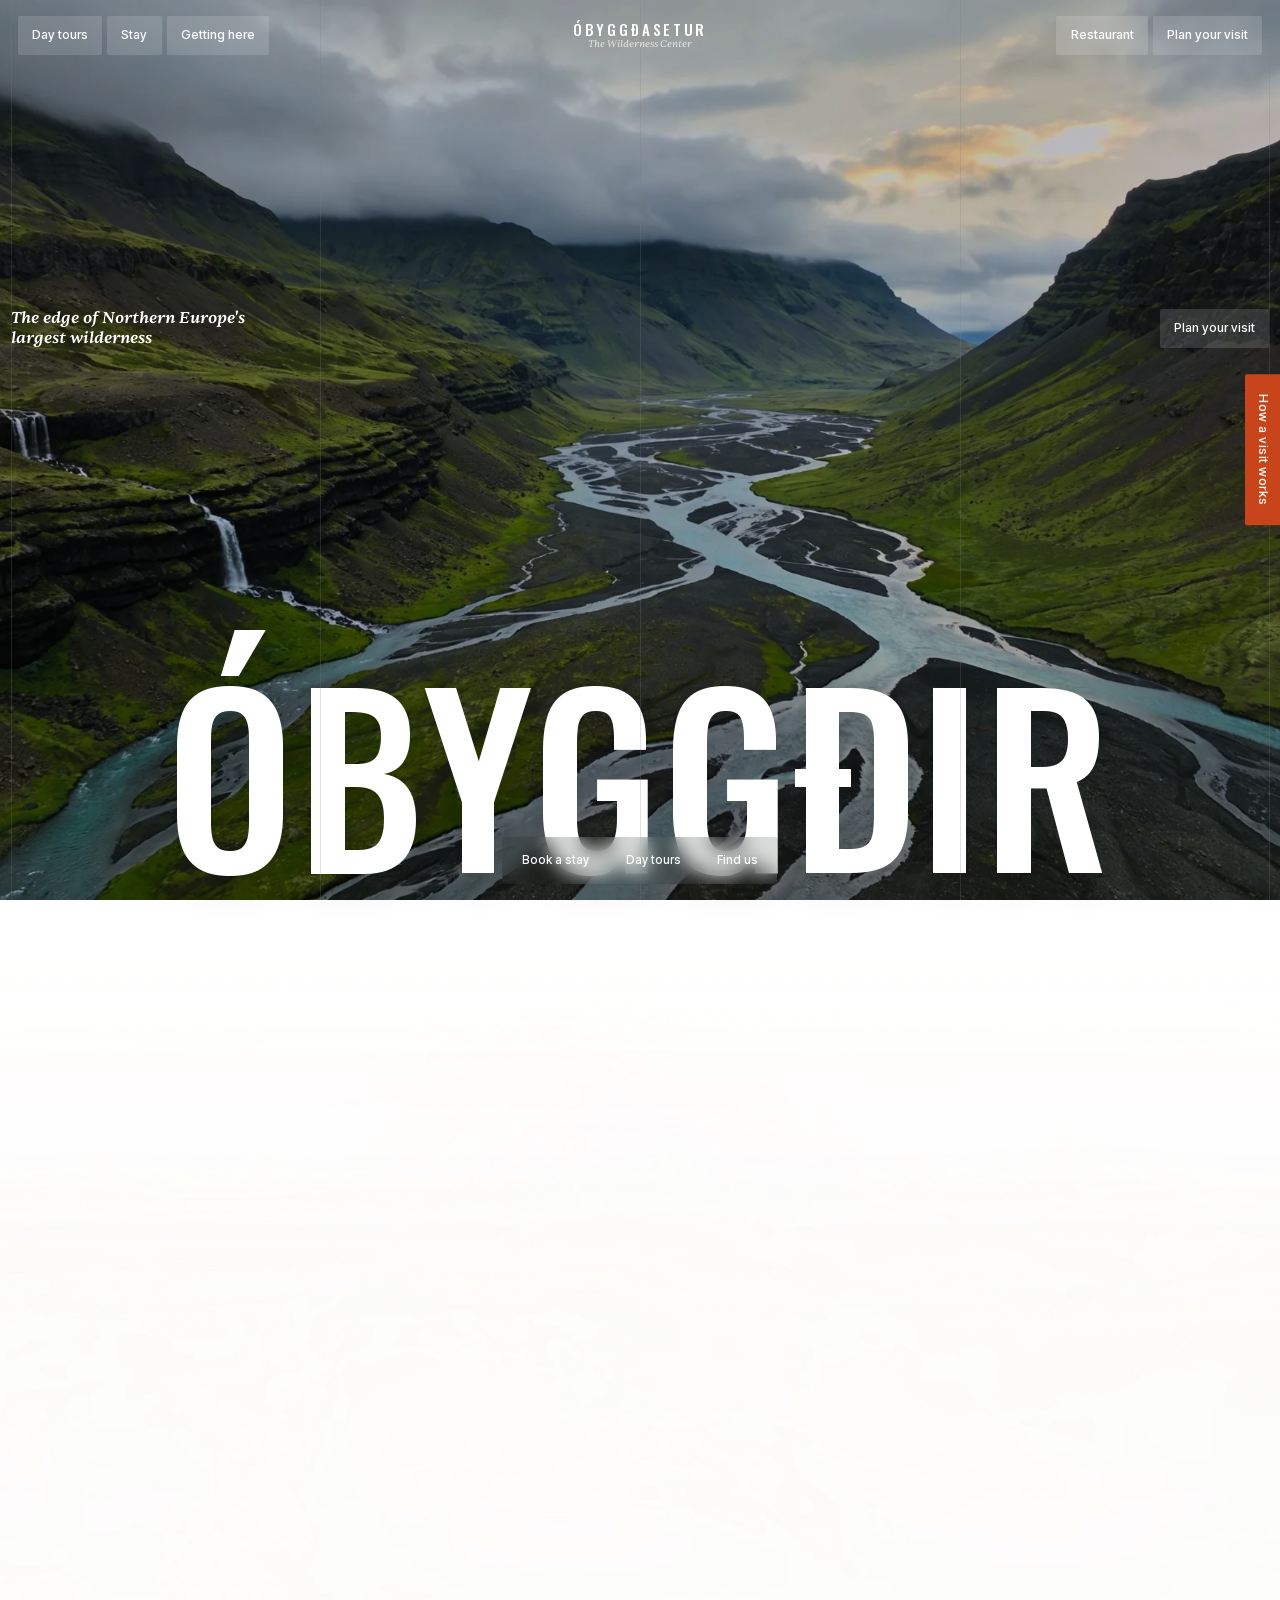
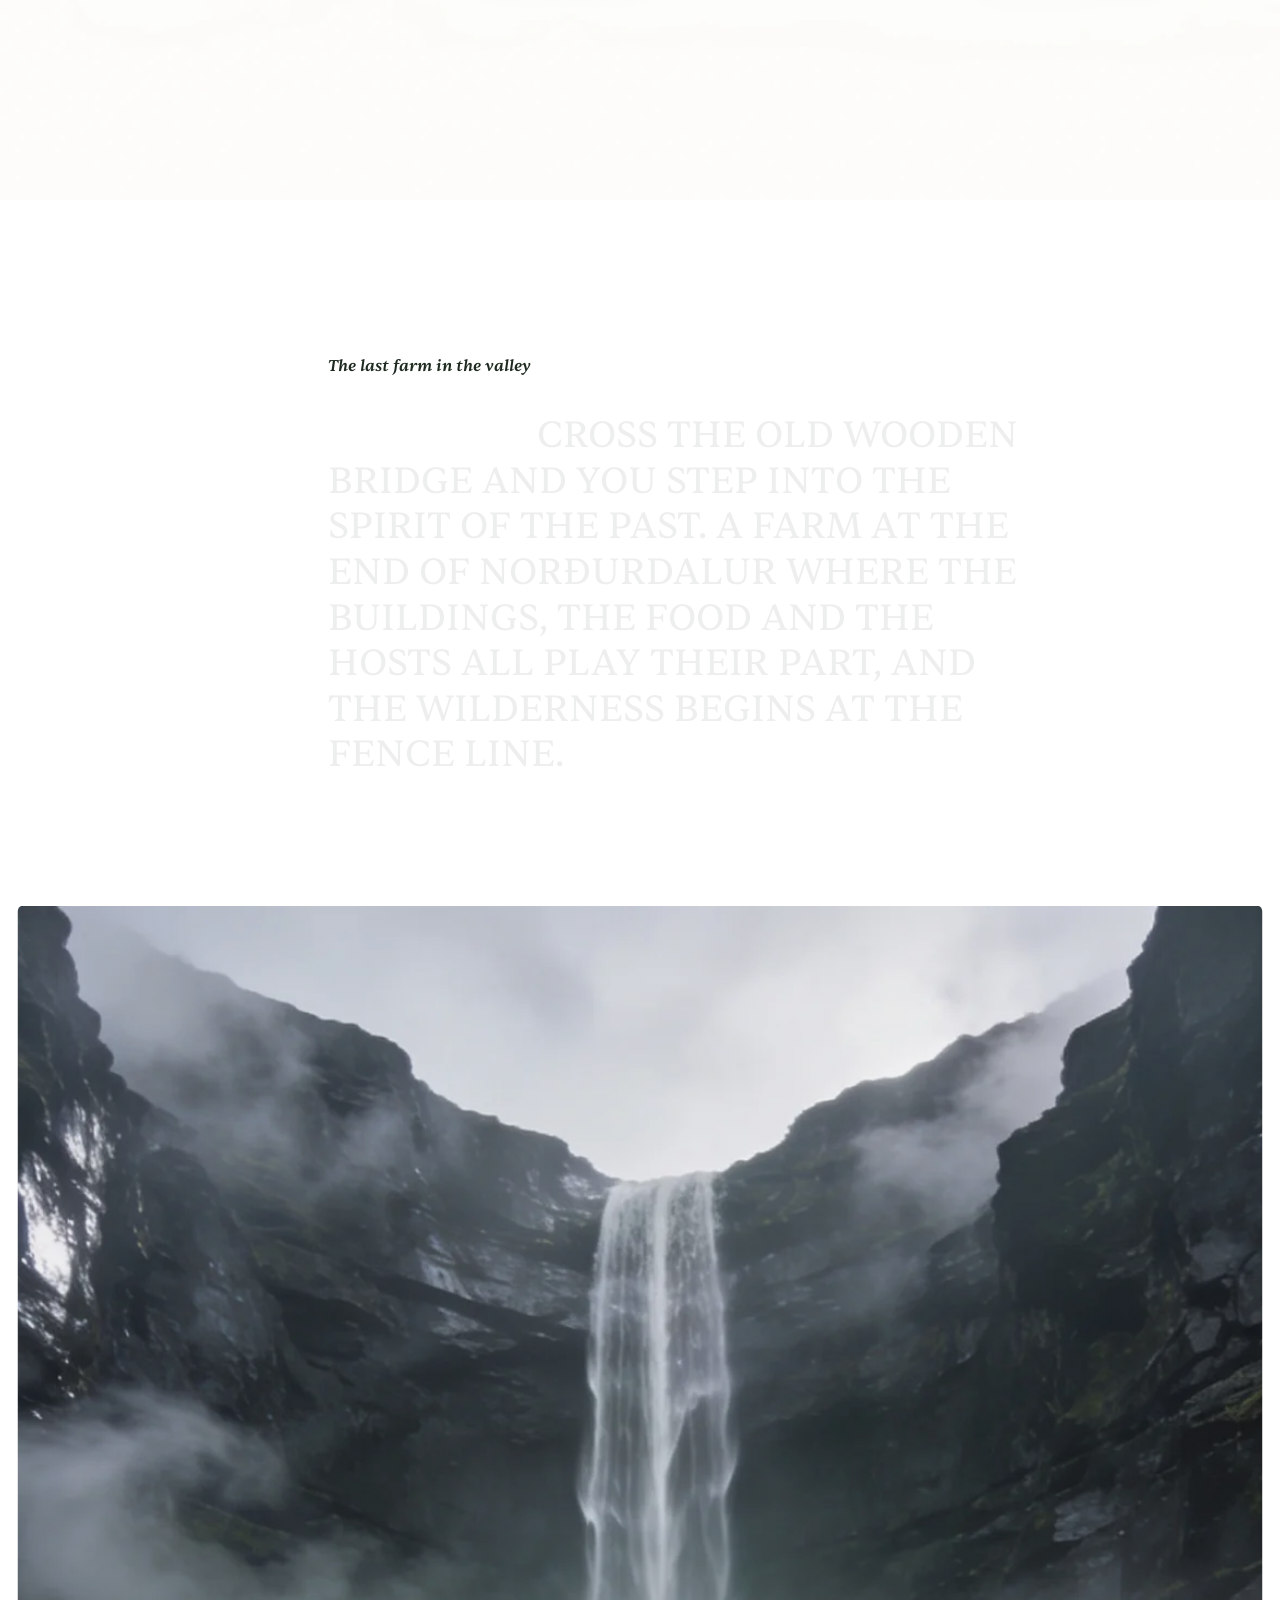
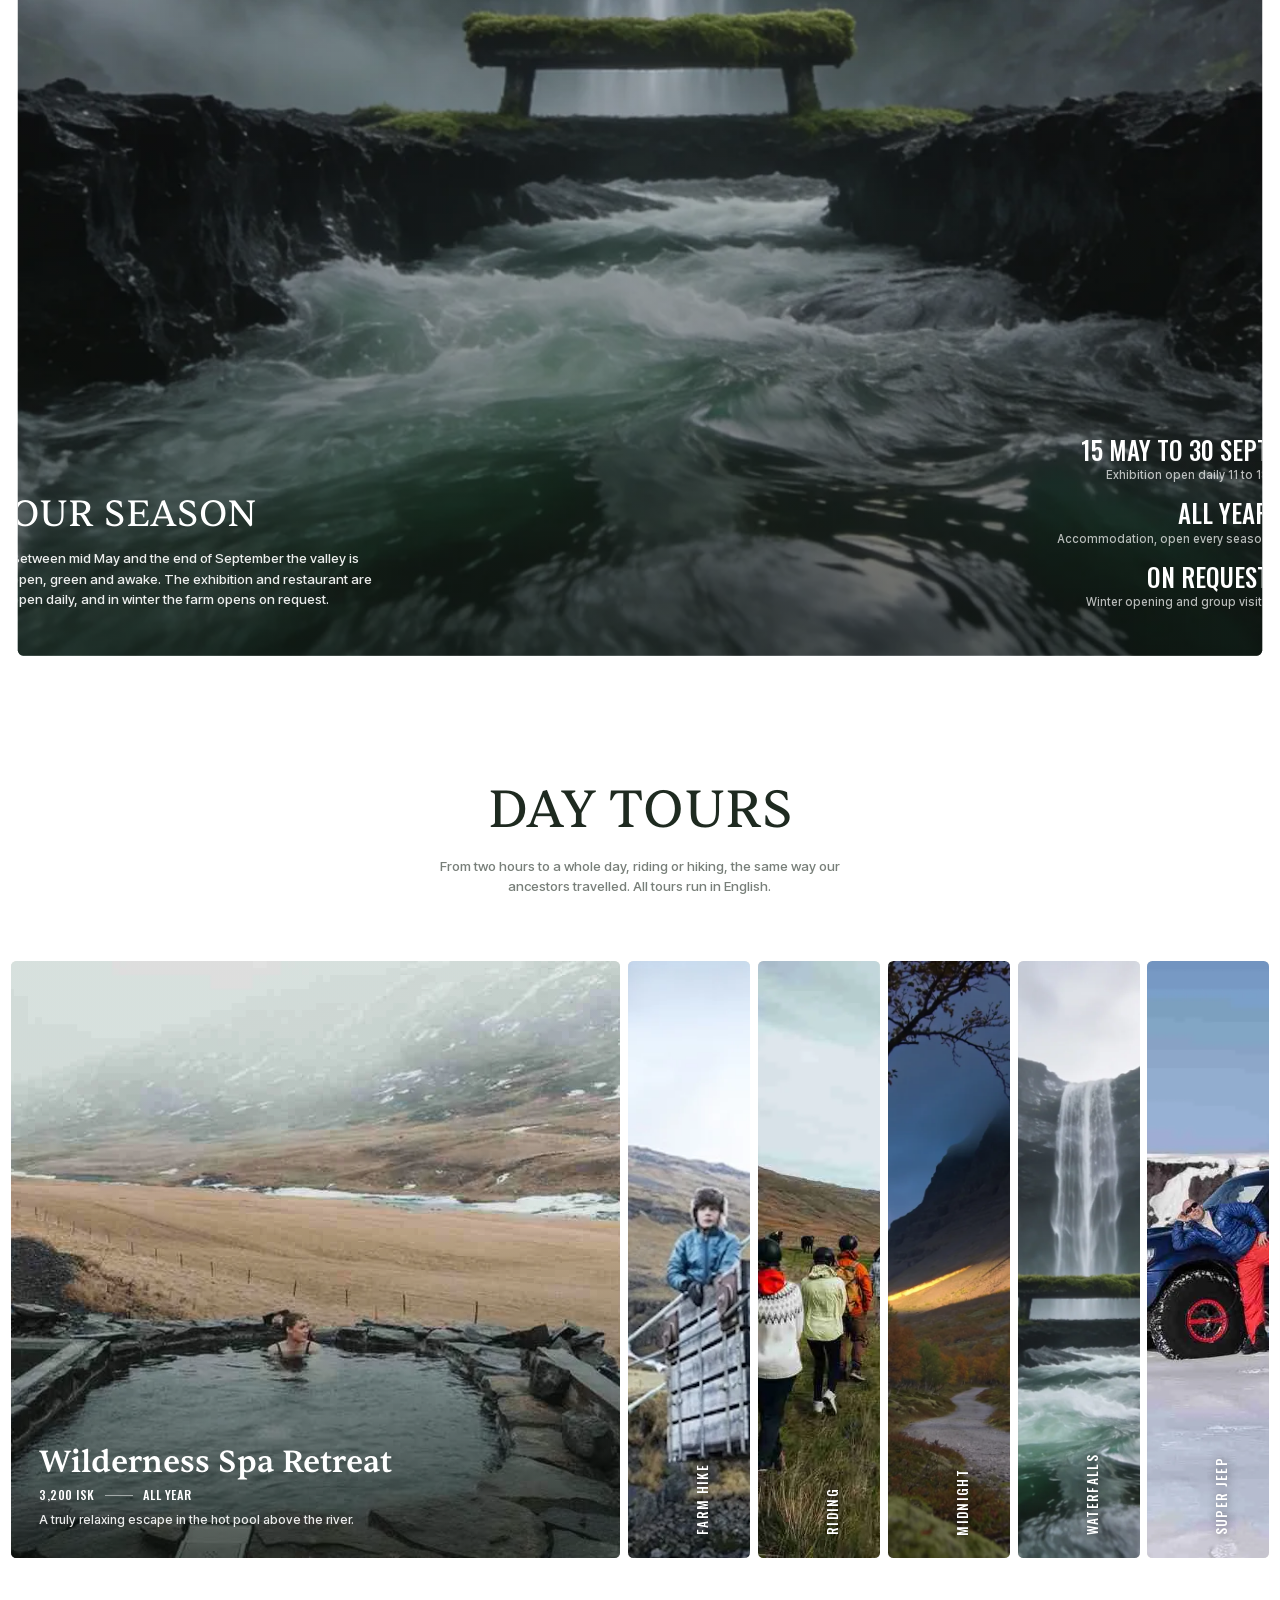
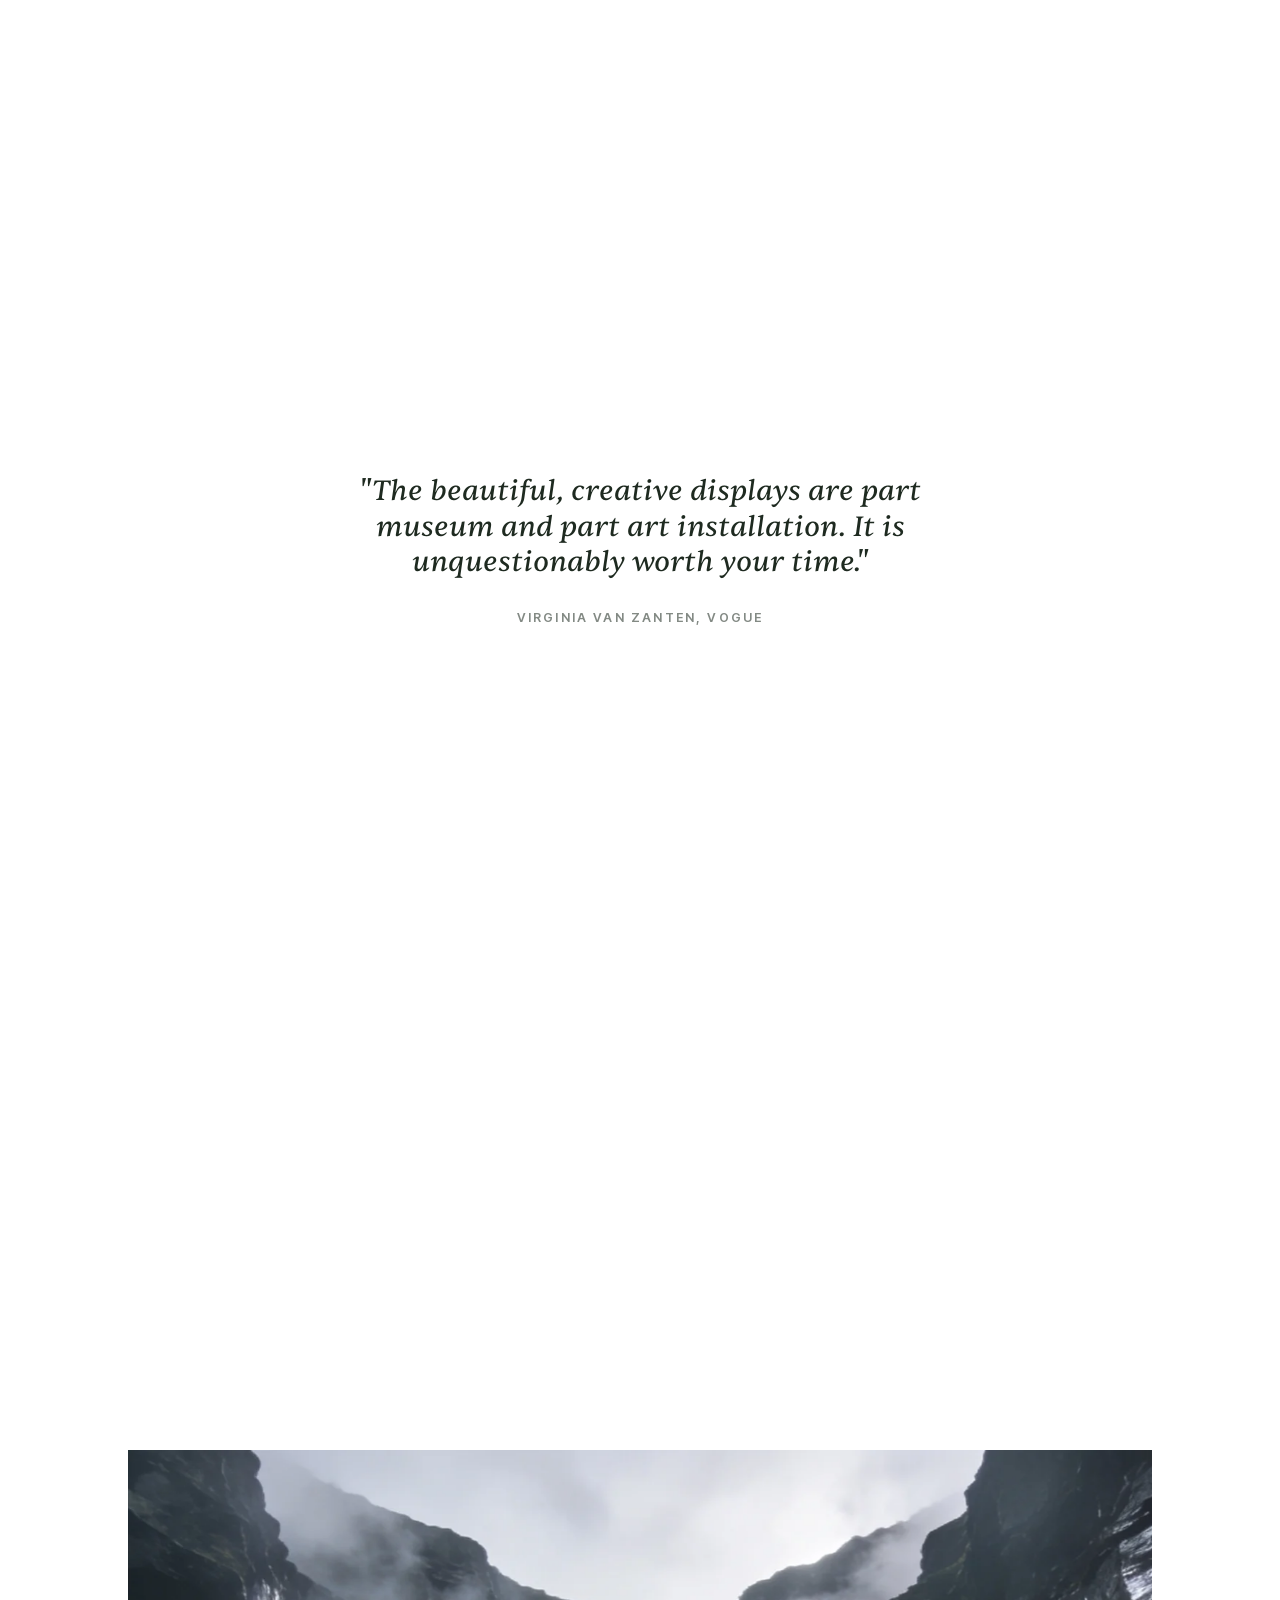
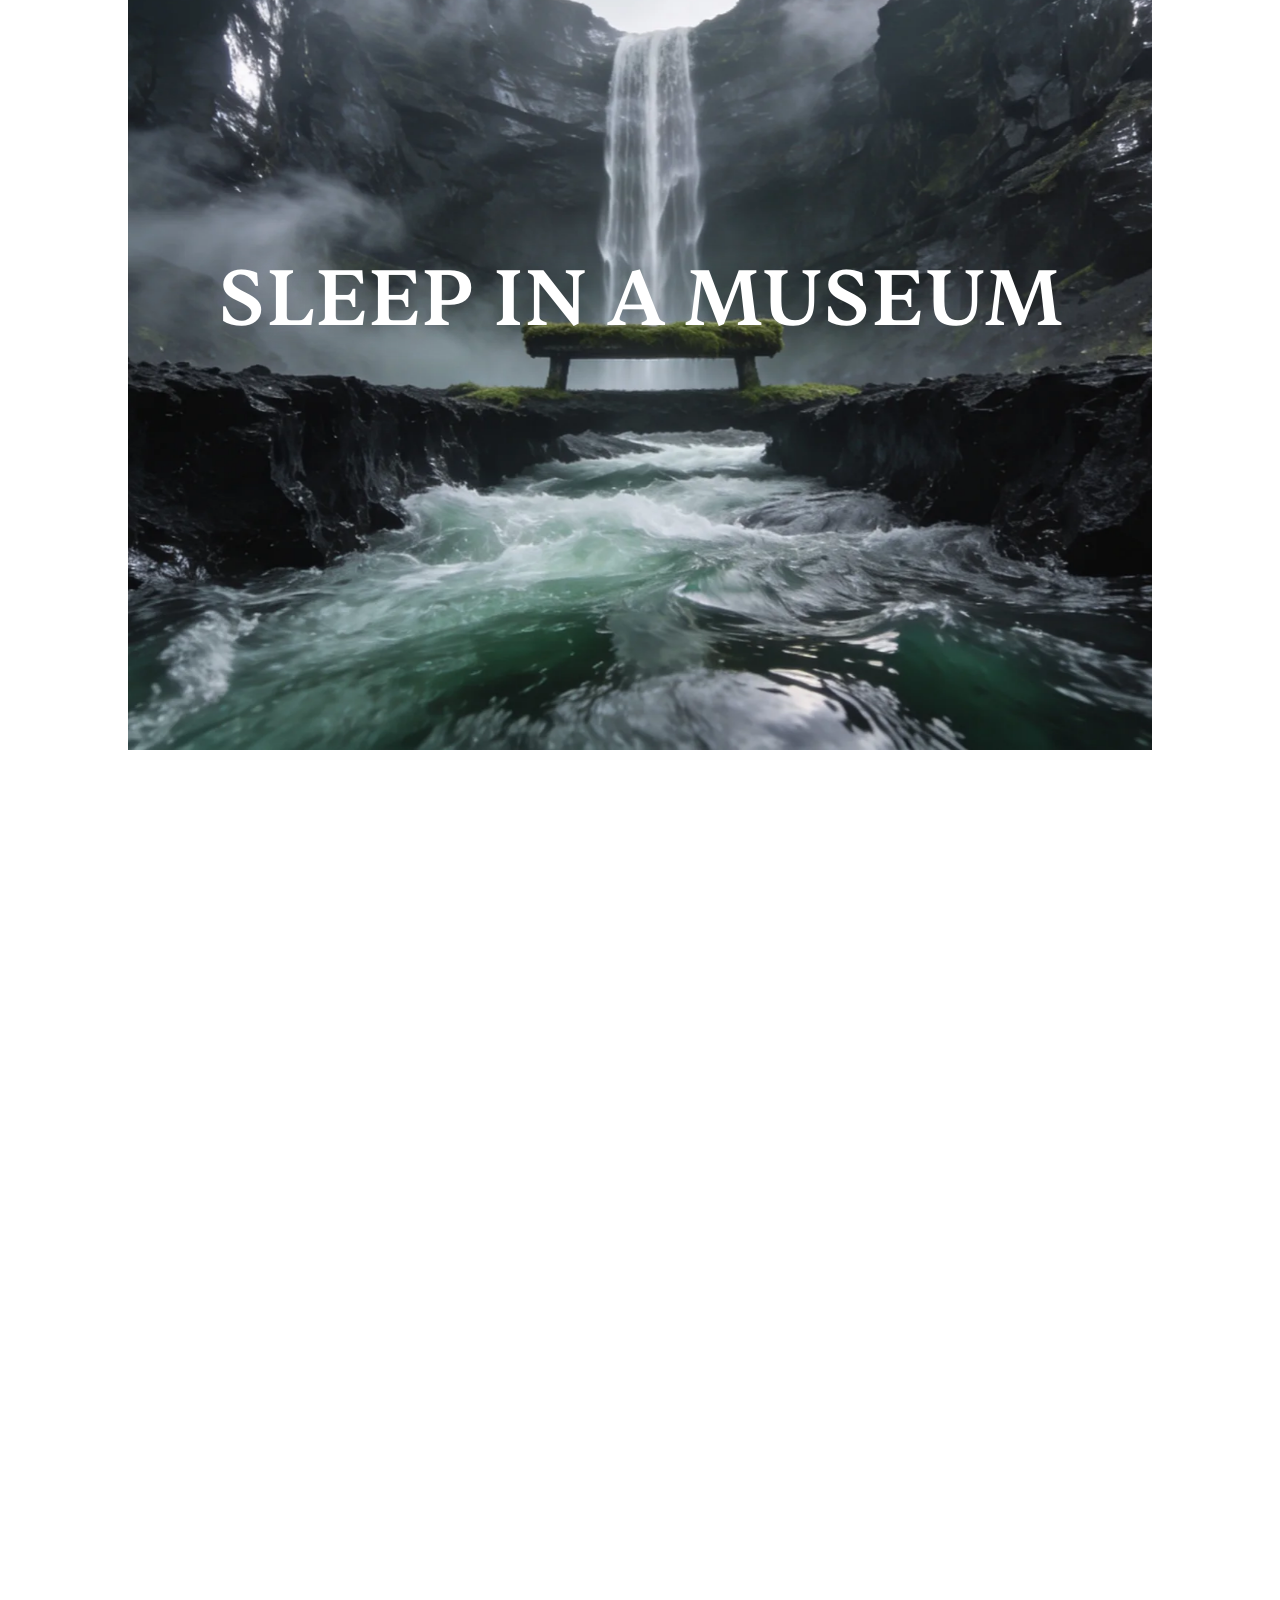
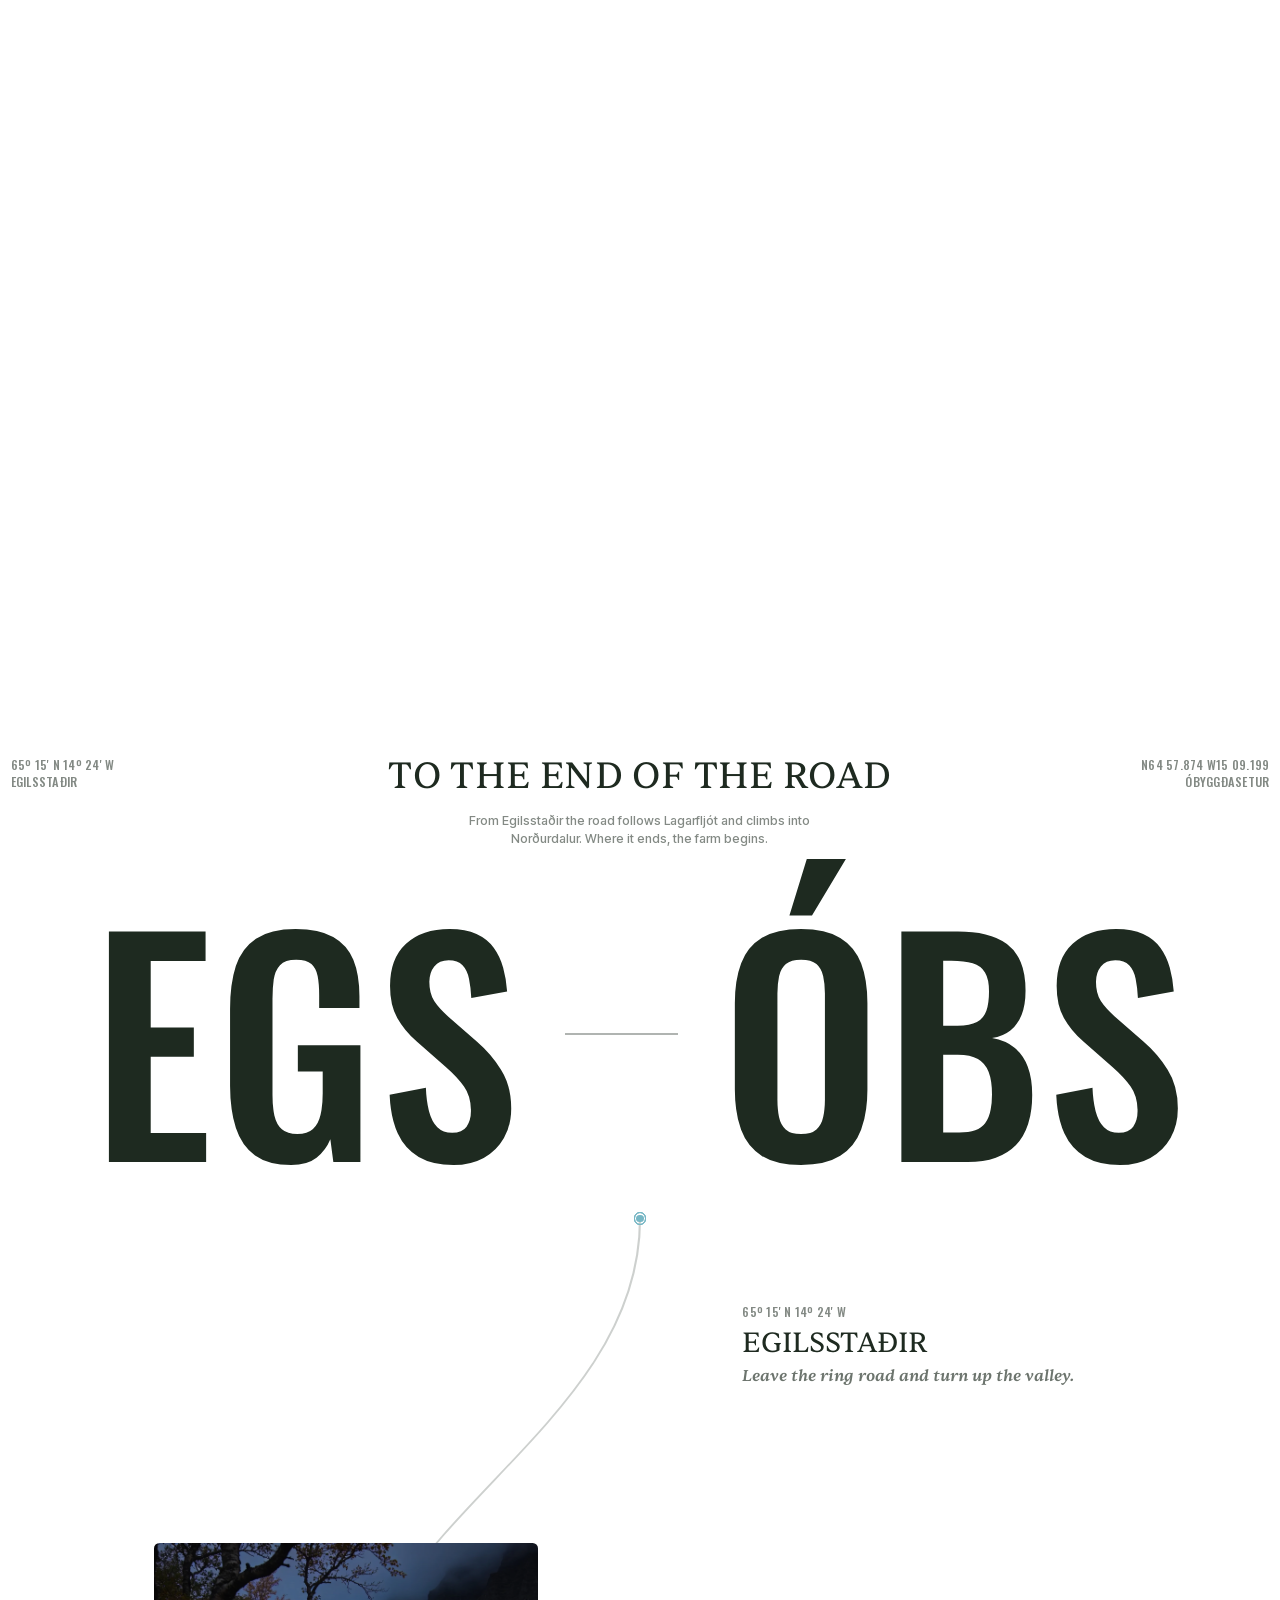
==== commit 0307a9b0: "Deploy 12d4812 (noindex preview)" ====
--- a/index.html
+++ b/index.html
@@ -19,6 +19,41 @@
 <link rel="preload" as="image" href="assets/img/plate-hero.webp" fetchpriority="high"
   imagesrcset="assets/img/plate-hero-sm.webp 1100w, assets/img/plate-hero.webp 2200w" imagesizes="100vw">
 <link rel="stylesheet" href="styles.css">
+
+<!-- Every fact below is taken from the business's own published pages
+     (wilderness.is): address, coordinates, phones, email, kennitala, the
+     exhibition season and daily hours. Nothing here is inferred. -->
+<script type="application/ld+json">
+{
+  "@context": "https://schema.org",
+  "@type": "TouristAttraction",
+  "name": "Óbyggðasetur Íslands",
+  "alternateName": "The Wilderness Center",
+  "description": "An authentic and peaceful hideaway at the edge of Northern Europe's largest wilderness, offering day tours, unique accommodation, an exhibition and local food in Norðurdalur, Fljótsdalur, East Iceland.",
+  "url": "https://wilderness.is/",
+  "telephone": "+354 440 8822",
+  "email": "info@wilderness.is",
+  "taxID": "540314-0630",
+  "address": {
+    "@type": "PostalAddress",
+    "streetAddress": "Norðurdalur í Fljótsdal",
+    "postalCode": "701",
+    "addressLocality": "Egilsstaðir",
+    "addressCountry": "IS"
+  },
+  "geo": { "@type": "GeoCoordinates", "latitude": 64.96457, "longitude": -15.15332 },
+  "openingHoursSpecification": [{
+    "@type": "OpeningHoursSpecification",
+    "dayOfWeek": ["Monday","Tuesday","Wednesday","Thursday","Friday","Saturday","Sunday"],
+    "opens": "11:00", "closes": "18:00",
+    "validFrom": "2026-05-15", "validThrough": "2026-09-30"
+  }],
+  "sameAs": [
+    "https://www.facebook.com/wilderness.is/",
+    "https://www.instagram.com/wilderness_center_iceland"
+  ]
+}
+</script>
 </head>
 <body data-nav-theme="light">
 
